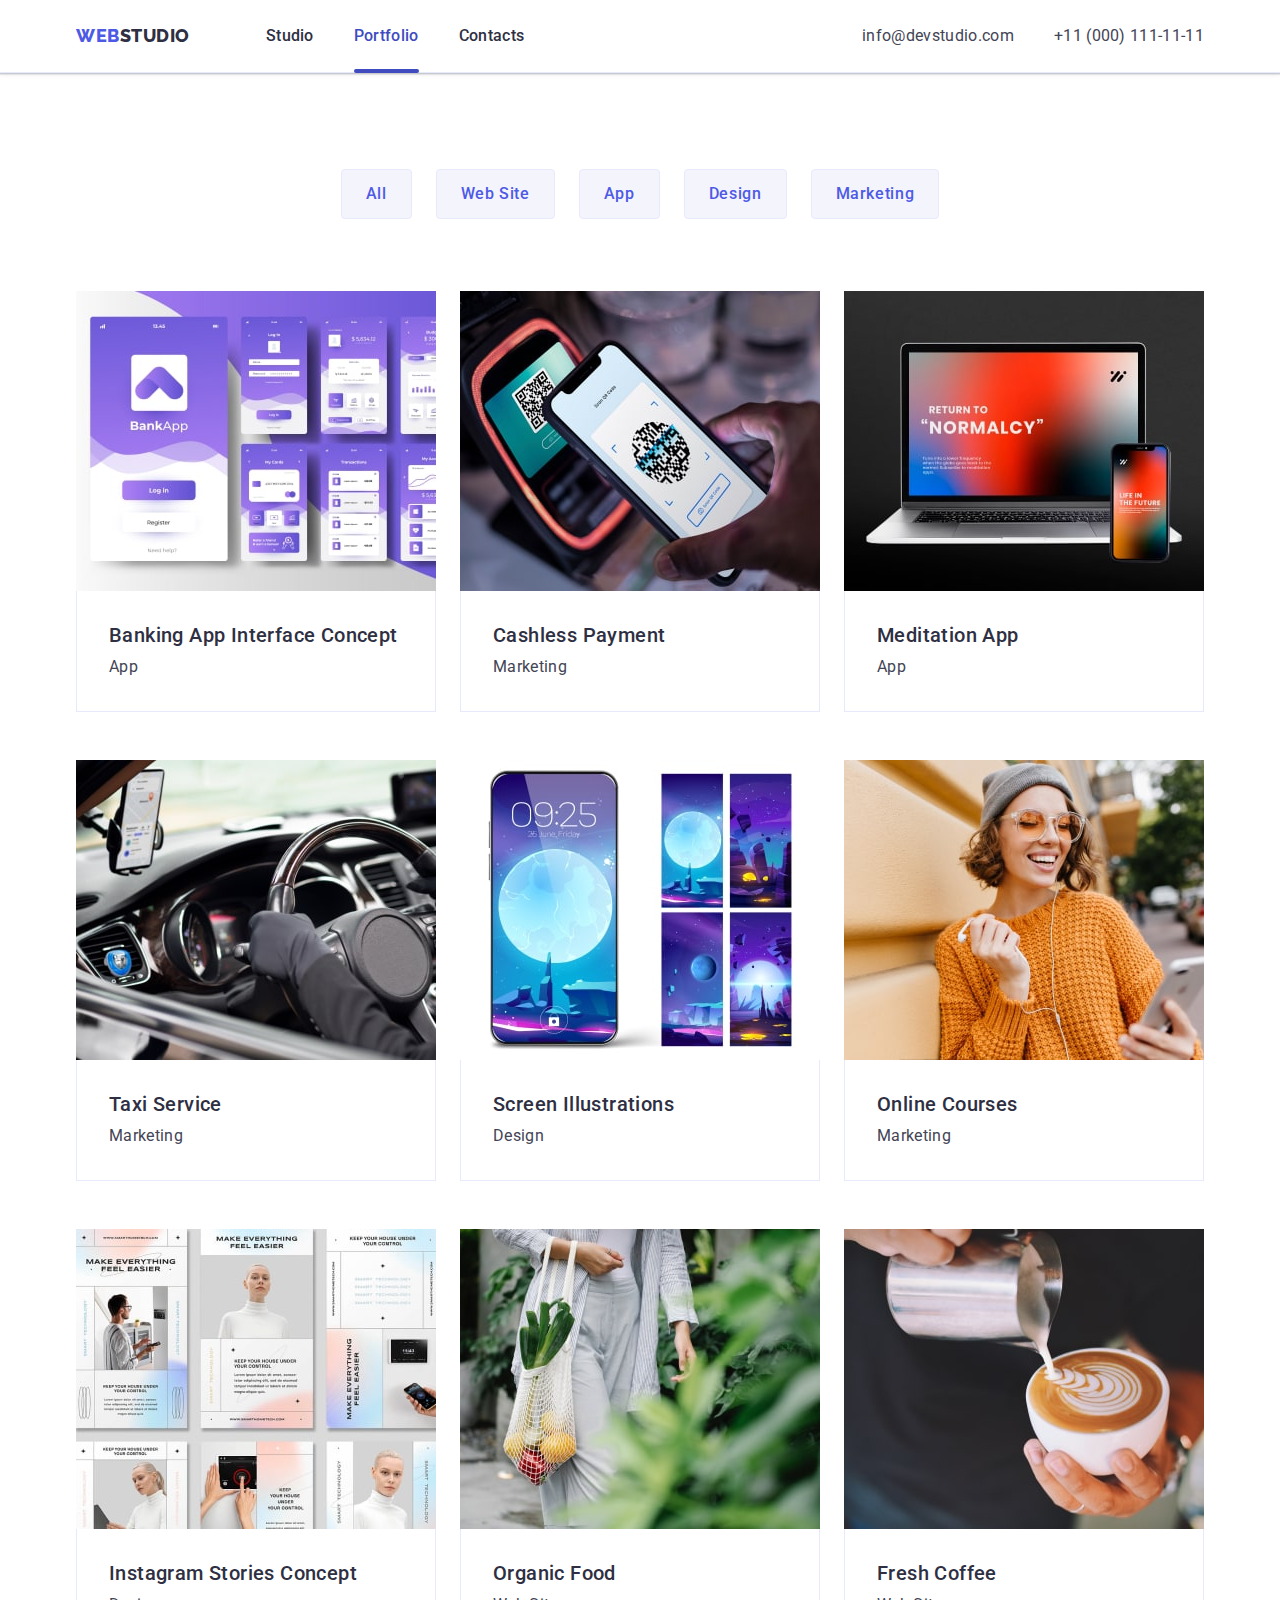
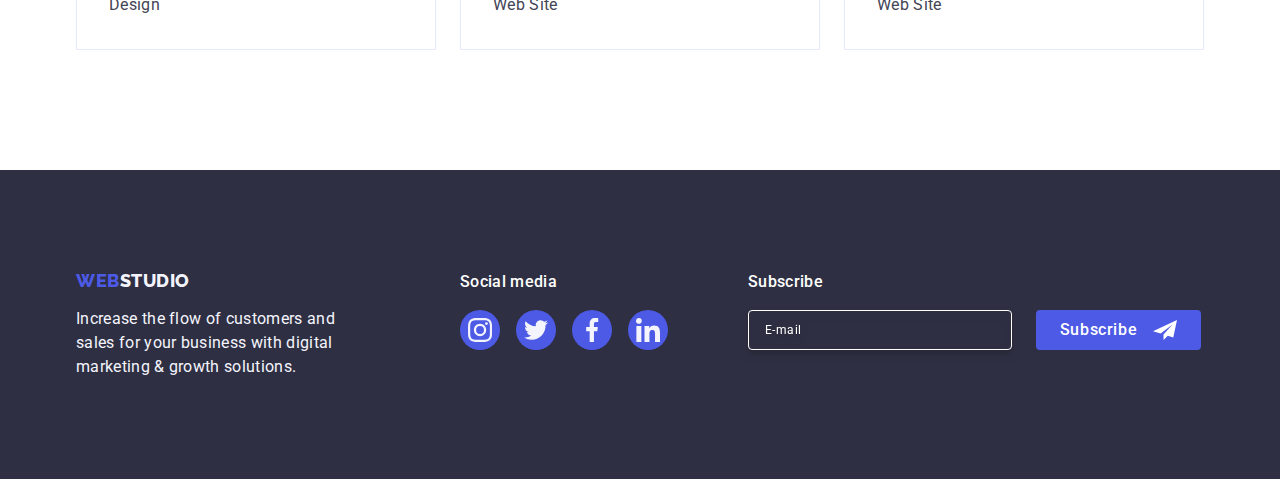
==== portfolio.html @ e65355c0 "Initial commit" ====
<!DOCTYPE html>
<html lang="en">
  <head>
    <meta charset="UTF-8" />
    <meta http-equiv="X-UA-Compatible" content="IE=edge" />
    <meta name="viewport" content="width=device-width, initial-scale=1.0" />
    <title>Document</title>
    <link rel="preconnect" href="https://fonts.googleapis.com" />
    <link rel="preconnect" href="https://fonts.gstatic.com" crossorigin />
    <link
      href="https://fonts.googleapis.com/css2?family=Raleway:wght@800&family=Roboto:wght@400;500;700;900&display=swap"
      rel="stylesheet" />

    <link
      rel="stylesheet"
      href="https://cdn.jsdelivr.net/npm/modern-normalize@2.0.0/modern-normalize.min.css" />

    <link rel="stylesheet" href="./css/styles.css" />
  </head>

  <body>
    <header class="header">
      <div class="header-container container">
        <nav class="header-nav">
          <a class="header-logo logo link" href="./index.html"
            >Web<span class="header-logo-span">Studio</span></a
          >
          <ul class="header-menu list">
            <li class="header-menu-item">
              <a class="header-menu-link link" href="./index.html">Studio</a>
            </li>
            <li class="header-menu-item">
              <a class="header-menu-link link current" href="./portfolio.html"
                >Portfolio</a
              >
            </li>
            <li class="header-menu-item">
              <a class="header-menu-link link" href="">Contacts</a>
            </li>
          </ul>
        </nav>
        <address class="contact">
          <ul class="contact-list list">
            <li>
              <a class="contact-link link" href="mailto:info@devstudio.com"
                >info@devstudio.com</a
              >
            </li>
            <li>
              <a class="contact-link link" href="tel:+110001111111"
                >+11 (000) 111-11-11</a
              >
            </li>
          </ul>
        </address>
      </div>
    </header>
    <main>
      <section class="prtf-section section">
        <div class="prtf-container container">
          <h1 class="visually-hidden">Our works</h1>

          <ul class="prtf-filter list">
            <li><button class="prtf-btn" type="button">All</button></li>
            <li><button class="prtf-btn" type="button">Web Site</button></li>
            <li><button class="prtf-btn" type="button">App</button></li>
            <li><button class="prtf-btn" type="button">Design</button></li>
            <li><button class="prtf-btn" type="button">Marketing</button></li>
          </ul>

          <ul class="prtf-cards list">
            <li class="prtf-cards-item">
              <a class="link prtf-card-link" href="">
                <div class="prtf-box-img">
                  <img
                    src="./images/Portfolio/01.jpg"
                    alt="mobile app pages"
                    width="360"
                    height="300" />

                  <p class="overlay-text">
                    14 Stylish and User-Friendly App Design Concepts · Task
                    Manager App · Calorie Tracker App · Exotic Fruit Ecommerce
                    App · Cloud Storage App
                  </p>
                </div>
                <div class="prtf-box-text">
                  <h2 class="prtf-subtitle">Banking App Interface Concept</h2>
                  <p class="prtf-cards-text text">App</p>
                </div>
              </a>
            </li>
            <li class="prtf-cards-item">
              <a class="link prtf-card-link" href="">
                <div class="prtf-box-img">
                  <img
                    src="./images/Portfolio/02.jpg"
                    alt="smart phone reads qvarcode"
                    width="360"
                    height="300" />

                  <p class="overlay-text">
                    14 Stylish and User-Friendly App Design Concepts · Task
                    Manager App · Calorie Tracker App · Exotic Fruit Ecommerce
                    App · Cloud Storage App
                  </p>
                </div>
                <div class="prtf-box-text">
                  <h2 class="prtf-subtitle">Cashless Payment</h2>
                  <p class="prtf-cards-text text">Marketing</p>
                </div>
              </a>
            </li>
            <li class="prtf-cards-item">
              <a class="link prtf-card-link" href="">
                <div class="prtf-box-img">
                  <img
                    src="./images/Portfolio/03.jpg"
                    alt="smartphone screen and laptop screen"
                    width="360"
                    height="300" />

                  <p class="overlay-text">
                    14 Stylish and User-Friendly App Design Concepts · Task
                    Manager App · Calorie Tracker App · Exotic Fruit Ecommerce
                    App · Cloud Storage App
                  </p>
                </div>
                <div class="prtf-box-text">
                  <h2 class="prtf-subtitle">Meditation App</h2>
                  <p class="prtf-cards-text text">App</p>
                </div>
              </a>
            </li>
            <li class="prtf-cards-item">
              <a class="link prtf-card-link" href="">
                <div class="prtf-box-img">
                  <img
                    src="./images/Portfolio/04.jpg"
                    alt="mobile navigator inside the car"
                    width="360"
                    height="300" />

                  <p class="overlay-text">
                    14 Stylish and User-Friendly App Design Concepts · Task
                    Manager App · Calorie Tracker App · Exotic Fruit Ecommerce
                    App · Cloud Storage App
                  </p>
                </div>
                <div class="prtf-box-text">
                  <h2 class="prtf-subtitle">Taxi Service</h2>
                  <p class="prtf-cards-text text">Marketing</p>
                </div>
              </a>
            </li>
            <li class="prtf-cards-item">
              <a class="link prtf-card-link" href="">
                <div class="prtf-box-img">
                  <img
                    src="./images/Portfolio/05.jpg"
                    alt="smartphone backgrounds"
                    width="360"
                    height="300" />

                  <p class="overlay-text">
                    14 Stylish and User-Friendly App Design Concepts · Task
                    Manager App · Calorie Tracker App · Exotic Fruit Ecommerce
                    App · Cloud Storage App
                  </p>
                </div>
                <div class="prtf-box-text">
                  <h2 class="prtf-subtitle">Screen Illustrations</h2>
                  <p class="prtf-cards-text text">Design</p>
                </div>
              </a>
            </li>
            <li class="prtf-cards-item">
              <a class="link prtf-card-link" href="">
                <div class="prtf-box-img">
                  <img
                    src="./images/Portfolio/06.jpg"
                    alt="girl with headphones holding a smartphone"
                    width="360"
                    height="300" />

                  <p class="overlay-text">
                    14 Stylish and User-Friendly App Design Concepts · Task
                    Manager App · Calorie Tracker App · Exotic Fruit Ecommerce
                    App · Cloud Storage App
                  </p>
                </div>
                <div class="prtf-box-text">
                  <h2 class="prtf-subtitle">Online Courses</h2>
                  <p class="prtf-cards-text text">Marketing</p>
                </div>
              </a>
            </li>
            <li class="prtf-cards-item">
              <a class="link prtf-card-link" href="">
                <div class="prtf-box-img">
                  <img
                    src="./images/Portfolio/07.jpg"
                    alt="page layouts for website"
                    width="360"
                    height="300" />

                  <p class="overlay-text">
                    14 Stylish and User-Friendly App Design Concepts · Task
                    Manager App · Calorie Tracker App · Exotic Fruit Ecommerce
                    App · Cloud Storage App
                  </p>
                </div>
                <div class="prtf-box-text">
                  <h2 class="prtf-subtitle">Instagram Stories Concept</h2>
                  <p class="prtf-cards-text text">Design</p>
                </div>
              </a>
            </li>
            <li class="prtf-cards-item">
              <a class="link prtf-card-link" href="">
                <div class="prtf-box-img">
                  <img
                    src="./images/Portfolio/08.jpg"
                    alt="girl with a bag, vegetables inside the bag"
                    width="360"
                    height="300" />

                  <p class="overlay-text">
                    14 Stylish and User-Friendly App Design Concepts · Task
                    Manager App · Calorie Tracker App · Exotic Fruit Ecommerce
                    App · Cloud Storage App
                  </p>
                </div>
                <div class="prtf-box-text">
                  <h2 class="prtf-subtitle">Organic Food</h2>
                  <p class="prtf-cards-text text">Web Site</p>
                </div>
              </a>
            </li>
            <li class="prtf-cards-item">
              <a class="link prtf-card-link" href="">
                <div class="prtf-box-img">
                  <img
                    src="./images/Portfolio/09.jpg"
                    alt="man pouring cream into coffee"
                    width="360"
                    height="300" />

                  <p class="overlay-text">
                    14 Stylish and User-Friendly App Design Concepts · Task
                    Manager App · Calorie Tracker App · Exotic Fruit Ecommerce
                    App · Cloud Storage App
                  </p>
                </div>
                <div class="prtf-box-text">
                  <h2 class="prtf-subtitle">Fresh Coffee</h2>
                  <p class="prtf-cards-text text">Web Site</p>
                </div>
              </a>
            </li>
          </ul>
        </div>
      </section>
    </main>
    <!-- -------------FOOTER------------- -->
    <footer class="footer">
      <div class="footer-container container">
        <!-- -footer-box-logo- -->
        <div class="footer-box-logo">
          <a class="footer-logo logo link" href="./index.html"
            >Web<span class="footer-logo-span">Studio</span></a
          >
          <p class="footer-text text">
            Increase the flow of customers and sales for your business with
            digital marketing & growth solutions.
          </p>
        </div>
        <!-- -footer-box-soc- -->
        <div class="footer-box-soc">
          <p class="footer-subtitle">Social media</p>
          <ul class="footer-soc-list list">
            <li class="team-soc-item soc-item">
              <a class="footer-soc-link link" href="">
                <svg class="soc-icon team-soc-icon" width="24" height="24">
                  <use href="./images/icons.svg#icon-soc-instagram"></use>
                </svg>
              </a>
            </li>
            <li class="team-soc-item soc-item">
              <a class="footer-soc-link f-soc-link link" href="">
                <svg class="soc-icon team-soc-icon" width="24" height="24">
                  <use href="./images/icons.svg#icon-soc-twitter"></use>
                </svg>
              </a>
            </li>
            <li class="team-soc-item soc-item">
              <a class="footer-soc-link f-soc-link link" href="">
                <svg class="soc-icon team-soc-icon" width="24" height="24">
                  <use href="./images/icons.svg#icon-soc-facebook"></use>
                </svg>
              </a>
            </li>
            <li class="team-soc-item soc-item">
              <a class="footer-soc-link f-soc-link link" href="">
                <svg class="soc-icon team-soc-icon" width="24" height="24">
                  <use href="./images/icons.svg#icon-soc-linkedin"></use>
                </svg>
              </a>
            </li>
          </ul>
        </div>
        <!-- -footer-box-subscribe- -->
        <div class="footer-box-subscribe">
          <p class="footer-subtitle">Subscribe</p>
          <form class="footer-sbscr-form">
            <label class="footer-form-label" aria-label="footer-email">
              <input
                type="email"
                name="footer-email"
                id="footer-email"
                class="footer-form-input"
                placeholder="E-mail" />
            </label>
            <button type="submit" class="f-form-btn">
              Subscribe
              <svg class="send-icon" width="24" height="24">
                <use href="./images/icons.svg#icon-send"></use>
              </svg>
            </button>
          </form>
        </div>
      </div>
    </footer>
  </body>
</html>
---- css/styles.css ----
:root {
  --color-primary-brand: #4d5ae5;
  --color-pressed-state: #404bbf;
  --color-dark-navy-blue: #2e2f42;
  --color-green: #31d0aa;
  --color-slate: #434455;
  --color-light-slate: #8e8f99;
  --color-cornflower: #e7e9fc;
  --color-light-cloud: #f4f4fd;
  --color-modal-overlay: rgba(46, 47, 66, 0.4);
  --color-hero-background: rgba(46, 47, 66, 0.7);
  --color-white: #ffffff;
  --color-modal-background: #fcfcfc;
  --color-page-backgraund: #e5e5e5;
  --transition-effect: 250ms cubic-bezier(0.4, 0, 0.2, 1);
}

body {
  font-family: "Roboto", sans-serif;
  color: var(--color-slate);
  background-color: var(--color-white);
}

p,
h1,
h2,
h3,
h4,
h5,
h6 {
  margin: 0;
}

ul {
  list-style-type: none;
  margin-top: 0;
  margin-bottom: 0;
  padding-left: 0;
}

a {
  text-decoration: none;
}

.link {
  text-decoration: none;
}

.list {
  list-style-type: none;
}

img {
  display: block;
  max-width: 100%;
  height: auto;
}

.subtitle,
.prtf-subtitle {
  font-weight: 500;
  font-size: 20px;
  line-height: 1.2;
  letter-spacing: 0.02em;
  color: var(--color-dark-navy-blue);
}

.text {
  font-size: 16px;
  line-height: 1.5;
  letter-spacing: 0.02em;
  color: var(--color-slate);
}

button {
  font-family: inherit;
  font-size: 16px;
  font-weight: 500;
  line-height: 1.5;
  letter-spacing: 0.04em;
  cursor: pointer;
}

.btn-prima {
  display: block;

  border-radius: 4px;
  border: none;

  margin-right: auto;
  margin-left: auto;

  color: var(--color-white);
  background-color: var(--color-primary-brand);
}

/* p,
h1,
h2,
h3,
h4,
ul,
div,
section,
header,
footer {
  outline: 1px dotted #ea160b;
} */

.section {
  padding-bottom: 120px;
}

.container {
  width: 100%;
  max-width: 1158px;
  padding: 0 15px;
  margin: 0 auto;
}

.visually-hidden {
  position: absolute;
  width: 1px;
  height: 1px;
  margin: -1px;
  border: 0;
  padding: 0;
  white-space: nowrap;
  clip-path: inset(100%);
  clip: rect(0 0 0 0);
  overflow: hidden;
}

/** ----------------HEADER---------------*/

.header {
  border-bottom: 1px solid var(--color-cornflower);
  box-shadow: 0px 2px 1px rgba(46, 47, 66, 0.08),
    0px 1px 1px rgba(46, 47, 66, 0.16), 0px 1px 6px rgba(46, 47, 66, 0.08);
}

.header-container {
  display: flex;
  justify-content: space-between;
  align-items: center;
}

.header-nav {
  display: flex;
  justify-content: space-between;
  align-items: center;
}

.logo {
  font-family: "Raleway", sans-serif;
  font-weight: 800;
  font-size: 18px;
  line-height: 1.17;
  letter-spacing: 0.03em;
  color: var(--color-primary-brand);
  text-transform: uppercase;
}

.header-logo {
  margin-right: 76px;
}

.header-logo-span {
  color: var(--color-dark-navy-blue);
}

.header-menu {
  display: flex;
  gap: 40px;
}

.header-menu-item {
}
.header-menu-link {
  display: block;
  padding: 24px 0;
  font-weight: 500;
  font-size: 16px;
  line-height: 1.5;
  letter-spacing: 0.02em;
  color: var(--color-dark-navy-blue);
  transition: color var(--transition-effect);
}

.header-menu-link:hover,
.header-menu-link:focus {
  color: var(--color-pressed-state);
}

.current {
  position: relative;
  color: var(--color-pressed-state);
}

.current::after {
  content: "";
  position: absolute;
  left: 0px;
  bottom: -1px;
  width: 100%;
  height: 4px;

  border-radius: 2px;

  background: #404bbf;
}

.contact {
  font-style: normal;
}
.contact-list {
  display: flex;
  gap: 40px;
}
.contact-link {
  font-weight: 400;
  font-size: 16px;
  line-height: 1.5;
  letter-spacing: 0.02em;
  color: var(--color-slate);
  transition: color var(--transition-effect);
}

.contact-link:hover,
.contact-link:focus {
  color: var(--color-pressed-state);
}

/** ----------------HERO---------------*/

.hero {
  background-color: var(--color-dark-navy-blue);
  padding-bottom: 188px;
  padding-top: 188px;
  background-image: linear-gradient(
      to bottom,
      rgba(46, 47, 66, 0.7),
      rgba(46, 47, 66, 0.7)
    ),
    url(../images/hero-image.jpg);
  max-width: 1440px;
  background-repeat: no-repeat;
  background-position: center;
  background-size: cover;
  margin: auto;
}

.hero-container {
}

.hero-title {
  max-width: 496px;
  font-weight: 700;
  font-size: 56px;
  line-height: 1.07;
  text-align: center;
  letter-spacing: 0.02em;
  color: var(--color-white);
  margin-right: auto;
  margin-left: auto;
  margin-bottom: 48px;
}

.hero-btn {
  min-width: 169px;
  padding: 16px 32px;

  transition: background-color var(--transition-effect);
}

.hero-btn:hover,
.hero-btn:focus {
  background-color: var(--color-pressed-state);
}

.section-title {
  font-weight: 700;
  font-size: 36px;
  line-height: 1.11;
  text-align: center;
  letter-spacing: 0.02em;
  text-transform: capitalize;
  color: var(--color-dark-navy-blue);
  margin-bottom: 72px;
}

/** ----------------ADVANTAGES эдвАнтеджес---------------*/

.adv {
  padding-top: 120px;
}

.adv-container {
}

.adv-title {
}

.adv-list {
  display: flex;
  gap: 24px;
}

.adv-item {
  flex-basis: calc((100% - 72px) / 4);
}

.adv-box-icon {
  display: flex;
  justify-content: center;
  align-items: center;
  height: 112px;
  margin-bottom: 8px;
  border-radius: 4px;
  background: #f4f4fd;
}

.adv-subtitle {
  margin-bottom: 8px;
}
.adv-text {
}

/** ----------------PRODUCTS прОдактс---------------*/

.products {
}
.products-title {
}
.products-list {
  display: flex;
  gap: 24px;
}
.products-item {
  flex-basis: calc((100% - 24px * 2) / 3);
}

/** --------------OUR-TEAM---------------*/

.team {
  background-color: var(--color-light-cloud);
  padding-top: 120px;
}
.team-title {
  margin-bottom: 72px;
}
.team-list {
  display: flex;
  gap: 24px;
}
.team-item {
  background-color: var(--color-white);
  border-radius: 0px 0px 4px 4px;
  width: calc((100% - 72px) / 4);
  box-shadow: 0px 1px 6px rgba(46, 47, 66, 0.08),
    0px 1px 1px rgba(46, 47, 66, 0.16), 0px 2px 1px rgba(46, 47, 66, 0.08);
}

.team-box-text {
  padding: 32px 0;
}

.team-subtitle {
  text-align: center;
  margin-bottom: 8px;
}
.team-text {
  text-align: center;
  margin: 8px;
}

.team-soc-list {
  display: flex;
  justify-content: center;
  gap: 24px;
  align-items: center;
}

.team-soc-item {
}
.soc-item {
}

.team-soc-link {
  display: flex;
  width: 40px;
  height: 40px;
  justify-content: center;
  align-items: center;
  border-radius: 50%;
  background-color: var(--color-primary-brand);
  transition: background-color var(--transition-effect);
}

.team-soc-link:hover,
.team-soc-link:focus {
  background-color: var(--color-pressed-state);
}

.soc-icon {
  fill: var(--color-light-cloud);
}
.team-soc-icon {
}

/** --------------CUSTOMERS--------------*/

.customers {
  padding: 120px 0;
}
.customers-container {
}

.customers-list {
  display: flex;
  gap: 24px;
}

.customers-item {
  height: 88px;
  flex-basis: calc((100% - 24px * 5) / 6);
}

.cust-link {
  display: flex;
  align-items: center;
  justify-content: center;
  width: 100%;
  height: 100%;
  border-radius: 4px;
  border: 1px solid #8e8f99;
  color: #8e8f99;
  transition: color var(--transition-effect),
    border-color var(--transition-effect);
}

.cust-link:hover,
.cust-link:focus {
  color: var(--color-pressed-state);
  border-color: var(--color-pressed-state);
}

.cust-icon {
  fill: currentColor;
}

/** ----------------FOOTER---------------*/

.footer {
  background-color: var(--color-dark-navy-blue);
  padding-top: 100px;
  padding-bottom: 100px;
}

.footer-container {
  display: flex;

  align-items: baseline;
}

.footer-box-logo {
  margin-right: 120px;
}

.footer-logo {
  display: inline-block;
  margin-bottom: 16px;
}

.footer-logo-span {
  color: var(--color-light-cloud);
}

.footer-text {
  width: 264px;
  color: var(--color-light-cloud);
}

/* -footer-box-soc- */
.footer-box-soc {
  margin-right: 80px;
}

.footer-subtitle {
  margin-bottom: 16px;
  font-weight: 500;
  font-size: 16px;
  line-height: 1.5;
  letter-spacing: 0.02em;
  color: #ffffff;
}

.footer-soc-list {
  display: flex;
  gap: 16px;
  align-items: center;
}

.footer-soc-link {
  display: flex;
  width: 40px;
  height: 40px;
  justify-content: center;
  align-items: center;
  border-radius: 50%;
  background-color: var(--color-primary-brand);
  transition: background-color var(--transition-effect);
}

.footer-soc-link:hover,
.footer-soc-link:focus {
  background-color: var(--color-green);
}

/* -footer-box-subscribe- */
.footer-box-subscribe {
}

.footer-subtitle {
}

.footer-sbscr-form {
  display: flex;
  gap: 24px;
}
.footer-form-label {
}

.footer-form-input {
  display: inline-block;
  width: 264px;
  height: 40px;

  padding-left: 16px;

  font-size: 12px;
  line-height: 1.5;
  letter-spacing: 0.04em;
  color: var(--color-white);
  border-radius: 4px;
  border: 1px solid var(--white, #fff);
  filter: drop-shadow(0px 4px 4px rgba(0, 0, 0, 0.15));
  box-shadow: 0px 4px 4px 0px rgba(0, 0, 0, 0.15);
  background-color: transparent;
}

.footer-form-input::placeholder {
  font-size: 12px;
  font-family: inherit;
  line-height: 24px;
  letter-spacing: 0.48px;
  color: var(--color-white);
}

.f-form-btn {
  display: flex;
  justify-content: center;
  align-items: center;
  min-width: 165px;
  height: 40px;
  border-radius: 4px;
  border: none;

  color: var(--color-white);
  background-color: var(--color-primary-brand);
}

.send-icon {
  fill: var(--color-white);
  margin-left: 16px;
}

/** ----------PORTFOLIO.html---------------*/

.prtf-section {
  padding-top: 96px;
  padding-bottom: 120px;
}

.prtf-container {
}

/* --portfolio-menu-filter-- */

.prtf-filter {
  display: flex;
  gap: 24px;
  justify-content: center;
  margin-bottom: 72px;
}

.prtf-btn {
  color: var(--color-primary-brand);
  background-color: var(--color-light-cloud);

  border: 1px solid #e7e9fc;
  border-radius: 4px;

  padding: 12px 24px;
  transition: color var(--transition-effect),
    background-color var(--transition-effect),
    border-color var(--transition-effect), box-shadow var(--transition-effect);
}

.prtf-btn:hover,
.prtf-btn:focus {
  color: var(--color-white);
  background-color: var(--color-pressed-state);
  border-color: transparent;
  box-shadow: 0px 3px 1px rgba(0, 0, 0, 0.1), 0px 2px 1px rgba(0, 0, 0, 0.08),
    0px 2px 2px rgba(0, 0, 0, 0.12);
}

/* -portfolio-cards- */

.prtf-cards {
  display: flex;
  flex-wrap: wrap;
  row-gap: 48px;
  column-gap: 24px;
}

.prtf-cards-item {
  flex-basis: calc((100% - 2 * 24px) / 3);
}

.prtf-box-text {
  padding: 32px 16px;
  border: 1px solid #e7e9fc;
  border-top: none;
}

.prtf-card-link {
  display: block;
  transition: box-shadow var(--transition-effect);
}

.prtf-box-img {
  position: relative;
  overflow: hidden;
}

/* -portfolio-overlay- */

.prtf-card-link {
  transition: box-shadow var(--transition-effect);
}

.overlay-text {
  position: absolute;
  top: 0;
  left: 0;
  width: 100%;
  height: 100%;
  padding: 40px 32px;
  font-weight: 400;
  font-size: 16px;
  line-height: 1.5;
  letter-spacing: 0.02em;
  color: var(--color-light-cloud);
  background-color: var(--color-primary-brand);
  transform: translateY(100%);
  transition: transform var(--transition-effect);
}

.prtf-card-link:hover .overlay-text,
.prtf-card-link:focus .overlay-text {
  transform: translateY(0%);
}

.prtf-card-link:hover,
.prtf-card-link:focus {
  box-shadow: 0px 1px 6px rgba(46, 47, 66, 0.08),
    0px 1px 1px rgba(46, 47, 66, 0.16), 0px 2px 1px rgba(46, 47, 66, 0.08);
}

.prtf-subtitle {
  margin-bottom: 8px;
  padding-left: 16px;
}

.prtf-cards-text {
  padding-left: 16px;
}

/* ------------------MODAL--------------- */

.backdrop {
  position: fixed;
  top: 0;
  z-index: 999;
  width: 100%;
  height: 100%;
  background-color: rgba(46, 47, 66, 0.4);
  transition: opacity var(--transition-effect),
    visibility var(--transition-effect);
}

.modal-box {
  position: absolute;
  top: 50%;
  left: 50%;
  padding: 72px 24px 24px;

  transform: translate(-50%, -50%) scale(1);
  transition: transform var(--transition-effect);
  width: 408px;
  min-height: 584px;
  background-color: var(--color-modal-background);
  box-shadow: 0px 1px 1px rgba(0, 0, 0, 0.14), 0px 1px 3px rgba(0, 0, 0, 0.12),
    0px 2px 1px rgba(0, 0, 0, 0.2);
  border-radius: 4px;
}

.backdrop.is-hidden .modal {
  transform: translate(-50%, -50%) scale(0);
}

/* --modal btn close-- */

.modal-btn {
  display: flex;
  justify-content: center;
  align-items: center;
  position: absolute;
  top: 24px;
  right: 24px;
  width: 24px;
  height: 24px;
  padding: 0;
  border-radius: 50%;
  background: #e7e9fc;
  border: 1px solid rgba(0, 0, 0, 0.1);
  transition: background-color var(--transition-effect),
    border var(--transition-effect);
}

.modal-btn:hover,
.modal-btn:focus {
  background-color: var(--color-pressed-state);
  border: none;
}

.modal-close-icon {
  transition: fill var(--transition-effect);
}

.modal-btn:hover .modal-close-icon,
.modal-btn:focus .modal-close-icon {
  fill: var(--color-white);
}

.is-hidden {
  visibility: hidden;
  opacity: 0;
  pointer-events: none;
}

.modal-title {
  margin-bottom: 16px;
  font-weight: 500;
  font-size: 16px;
  line-height: 1.5;
  text-align: center;
  letter-spacing: 0.02em;
  color: #2e2f42;
}

/* --modal-form-- */
.modal-form {
}

.modal-field {
  margin-bottom: 8px;
}

.modal-label {
  display: block;
  margin-bottom: 4px;
  font-family: inherit;
  font-size: 12px;
  line-height: 1.17;
  letter-spacing: 0.04em;
  color: var(--color-light-slate);
}

.input-wrap {
  position: relative;
}

.modal-input {
  display: block;
  width: 100%;
  height: 40px;
  padding-left: 38px;
  padding-right: 16px;
  border: 1px solid rgba(46, 47, 66, 0.4);
  border-radius: 4px;
  background-color: transparent;
  outline: transparent;
  transition: border-color var(--transition-effect);
}

.modal-input:hover,
.modal-input:focus {
  border-color: var(--color-primary-brand);
}

.modal-input:hover + .modal-icon,
.modal-input:focus + .modal-icon {
  fill: var(--color-primary-brand);
}

.textarea {
  width: 100%;
  padding: 8px 16px;
  height: 120px;
  resize: none;
  font-size: 12px;
  line-height: 1.17;
  letter-spacing: 0.04em;
  color: rgba(46, 47, 66, 0.4);
}

.textarea::placeholder {
  font-family: "Roboto";
  font-style: normal;
  font-weight: 400;
  font-size: 12px;
  line-height: 1.17;
  letter-spacing: 0.04em;
  color: rgba(46, 47, 66, 0.4);
}

.textarea-field {
  margin-bottom: 16px;
}

.modal-icon {
  position: absolute;
  left: 16px;
  top: 50%;
  transform: translatey(-50%);
  transition: fill var(--transition-effect);
}

/* -- checkbox-- */
.checkbox-field {
  margin-bottom: 24px;
}

.check-label {
  margin-bottom: 4px;

  font-family: inherit;
  font-size: 12px;
  line-height: 1.17;
  letter-spacing: 0.04em;
  color: var(--color-light-slate);
  outline: 1px dashed red;
}

.check-label .check-link {
  color: var(--color-primary-brand);
  text-decoration: underline;
}

.check-input {
  margin-right: 8px;

  font-family: inherit;
  font-size: 12px;
  line-height: 1.17;
  letter-spacing: 0.03em;
  color: #8e8f99;
}

.check-span {
  display: inline-flex;
  justify-content: center;
  align-items: center;

  margin-right: 8px;
  width: 16px;
  height: 16px;
  border-radius: 2px;
  fill: transparent;
  border: 1px solid rgba(46, 47, 66, 0.4);
  transition: background-color var(--transition-effect),
    border var(--transition-effect), fill var(--transition-effect);
}

.check-input:checked + .check-label .check-span {
  background-color: var(--color-pressed-state);
  border: none;
  fill: var(--color-light-cloud);
}

.check-icon {
}

.check-link {
  margin-left: 8px;
}

/* -- button modal Send -- */

.btn-send {
  min-width: 169px;
  width: 169px;
  height: 56px;
  transition: background-color 250ms cubic-bezier(0.4, 0, 0.2, 1);
}

.btn-send:hover,
.btn-send:focus {
  background-color: var(--color-pressed-state);
}
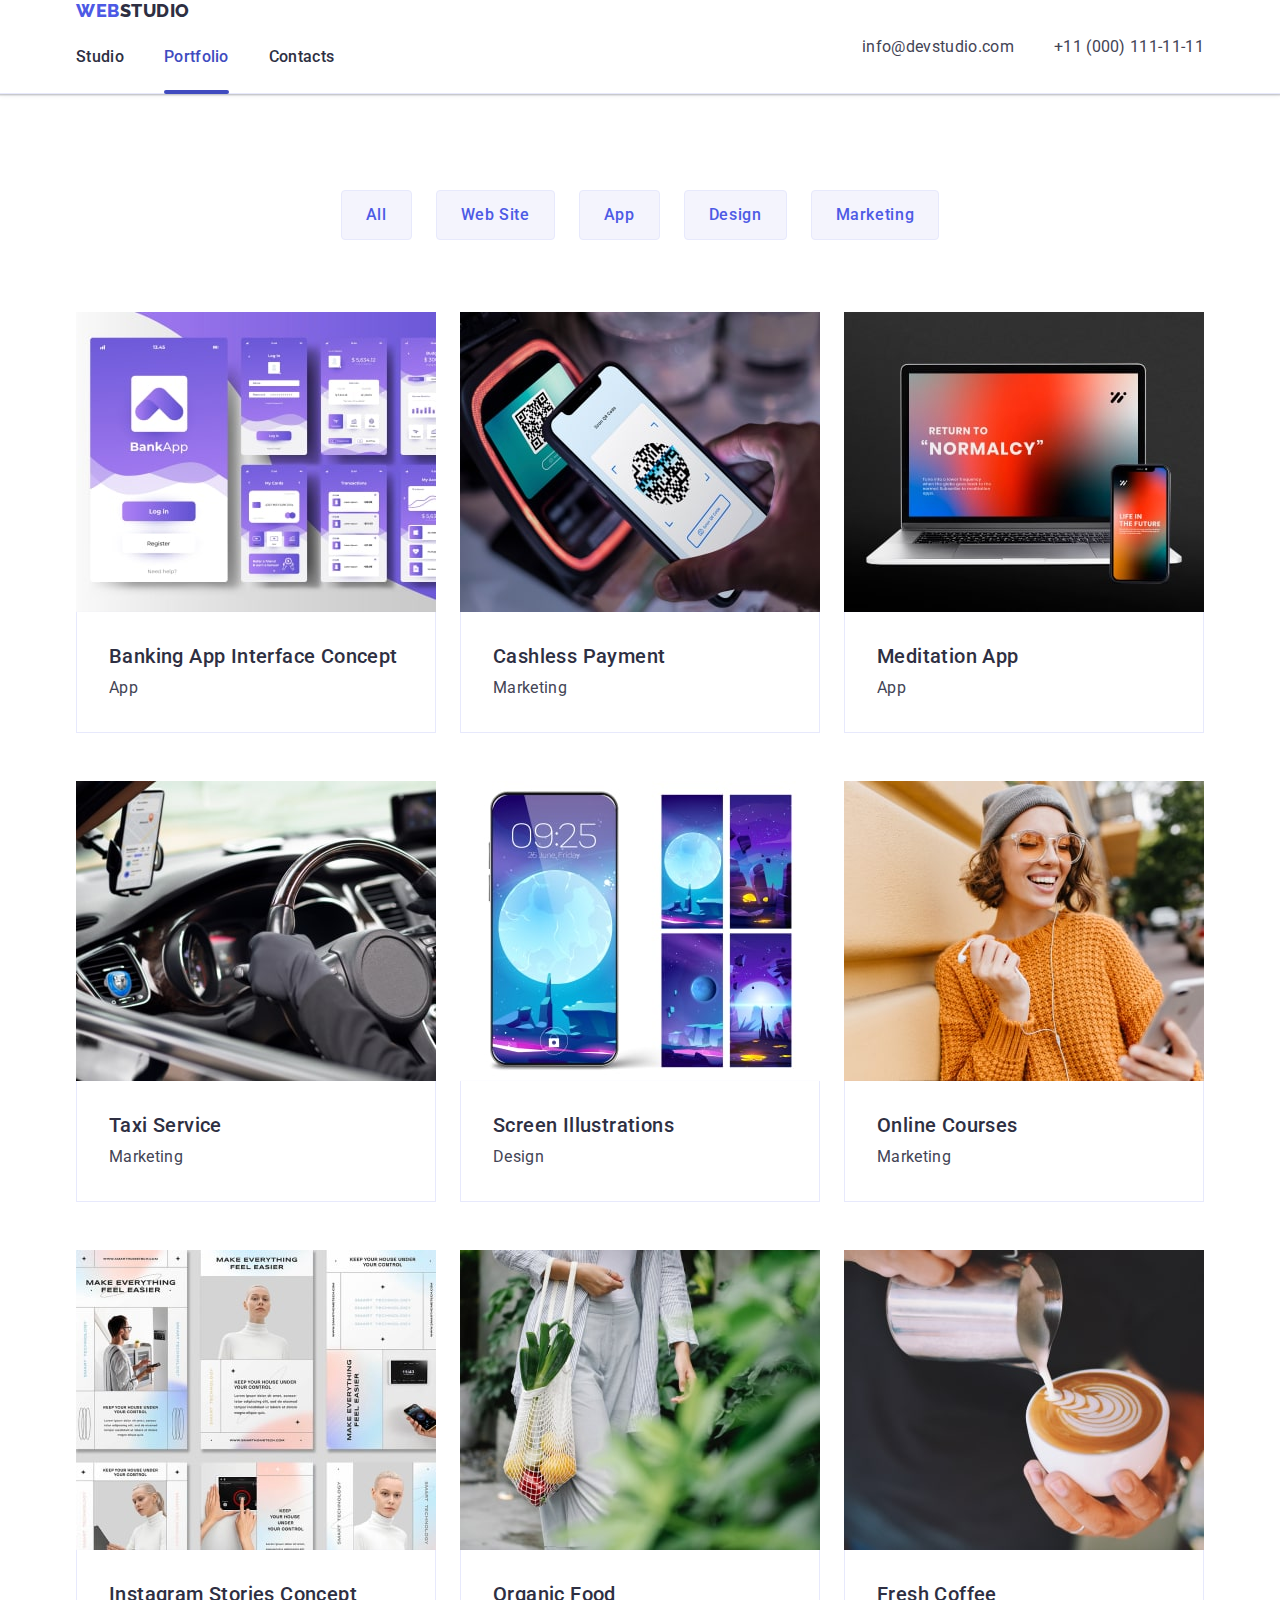
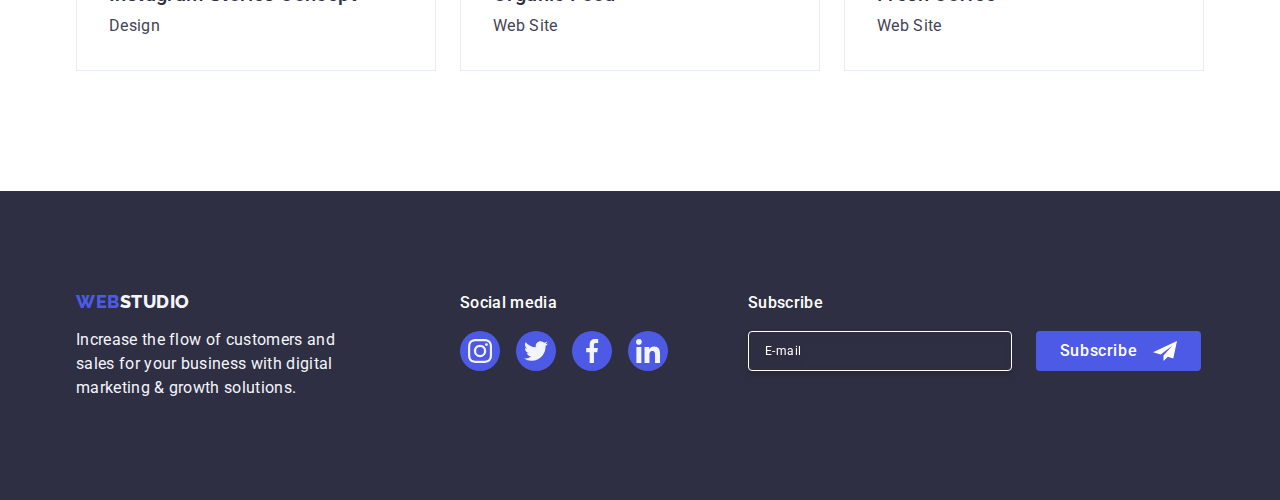
==== commit 4098c9b5: "Створила доп. файли css" ====
--- a/portfolio.html
+++ b/portfolio.html
@@ -15,6 +15,12 @@
       rel="stylesheet"
       href="https://cdn.jsdelivr.net/npm/modern-normalize@2.0.0/modern-normalize.min.css" />
 
+    <link rel="stylesheet" href="./css/reset.css" />
+    <link rel="stylesheet" href="./css/vars.css" />
+    <link rel="stylesheet" href="./css/components.css" />
+    <link rel="stylesheet" href="./css/mobile.css" />
+    <link rel="stylesheet" href="./css/tablet.css" />
+    <link rel="stylesheet" href="./css/desktop.css" />
     <link rel="stylesheet" href="./css/styles.css" />
   </head>
 
--- a/css/vars.css
+++ b/css/vars.css
@@ -0,0 +1,16 @@
+:root {
+  --color-primary-brand: #4d5ae5;
+  --color-pressed-state: #404bbf;
+  --color-dark-navy-blue: #2e2f42;
+  --color-green: #31d0aa;
+  --color-slate: #434455;
+  --color-light-slate: #8e8f99;
+  --color-cornflower: #e7e9fc;
+  --color-light-cloud: #f4f4fd;
+  --color-modal-overlay: rgba(46, 47, 66, 0.4);
+  --color-hero-background: rgba(46, 47, 66, 0.7);
+  --color-white: #ffffff;
+  --color-modal-background: #fcfcfc;
+  --color-page-backgraund: #e5e5e5;
+  --transition-effect: 250ms cubic-bezier(0.4, 0, 0.2, 1);
+}
--- a/css/components.css
+++ b/css/components.css
@@ -0,0 +1,67 @@
+body {
+  font-family: "Roboto", sans-serif;
+  color: var(--color-slate);
+  background-color: var(--color-white);
+}
+
+.section {
+  padding-bottom: 120px;
+}
+
+.container {
+  width: 100%;
+  max-width: 1158px;
+  padding: 0 15px;
+  margin: 0 auto;
+}
+
+.visually-hidden {
+  position: absolute;
+  width: 1px;
+  height: 1px;
+  margin: -1px;
+  border: 0;
+  padding: 0;
+  white-space: nowrap;
+  clip-path: inset(100%);
+  clip: rect(0 0 0 0);
+  overflow: hidden;
+}
+
+.subtitle,
+.prtf-subtitle {
+  font-weight: 500;
+  font-size: 20px;
+  line-height: 1.2;
+  letter-spacing: 0.02em;
+  color: var(--color-dark-navy-blue);
+}
+
+.text {
+  font-size: 16px;
+  line-height: 1.5;
+  letter-spacing: 0.02em;
+  color: var(--color-slate);
+}
+
+button {
+  font-family: inherit;
+  font-size: 16px;
+  font-weight: 500;
+  line-height: 1.5;
+  letter-spacing: 0.04em;
+  cursor: pointer;
+}
+
+.btn-prima {
+  display: block;
+
+  border-radius: 4px;
+  border: none;
+
+  margin-right: auto;
+  margin-left: auto;
+
+  color: var(--color-white);
+  background-color: var(--color-primary-brand);
+}
--- a/css/mobile.css
+++ b/css/mobile.css
@@ -0,0 +1,14 @@
+.header {
+  border-bottom: 1px solid var(--color-cornflower);
+  box-shadow: 0px 2px 1px rgba(46, 47, 66, 0.08),
+    0px 1px 1px rgba(46, 47, 66, 0.16), 0px 1px 6px rgba(46, 47, 66, 0.08);
+}
+
+.header-container {
+  display: flex;
+  justify-content: space-between;
+  align-items: center;
+}
+
+@media screen and (min-width: 428px) {
+}
--- a/css/tablet.css
+++ b/css/tablet.css
@@ -0,0 +1,2 @@
+@media screen and (min-width: 768px) {
+}
--- a/css/desktop.css
+++ b/css/desktop.css
@@ -0,0 +1,2 @@
+@media screen and (min-width: 1158px) {
+}
--- a/css/styles.css
+++ b/css/styles.css
@@ -1,151 +1,4 @@
-:root {
-  --color-primary-brand: #4d5ae5;
-  --color-pressed-state: #404bbf;
-  --color-dark-navy-blue: #2e2f42;
-  --color-green: #31d0aa;
-  --color-slate: #434455;
-  --color-light-slate: #8e8f99;
-  --color-cornflower: #e7e9fc;
-  --color-light-cloud: #f4f4fd;
-  --color-modal-overlay: rgba(46, 47, 66, 0.4);
-  --color-hero-background: rgba(46, 47, 66, 0.7);
-  --color-white: #ffffff;
-  --color-modal-background: #fcfcfc;
-  --color-page-backgraund: #e5e5e5;
-  --transition-effect: 250ms cubic-bezier(0.4, 0, 0.2, 1);
-}
-
-body {
-  font-family: "Roboto", sans-serif;
-  color: var(--color-slate);
-  background-color: var(--color-white);
-}
-
-p,
-h1,
-h2,
-h3,
-h4,
-h5,
-h6 {
-  margin: 0;
-}
-
-ul {
-  list-style-type: none;
-  margin-top: 0;
-  margin-bottom: 0;
-  padding-left: 0;
-}
-
-a {
-  text-decoration: none;
-}
-
-.link {
-  text-decoration: none;
-}
-
-.list {
-  list-style-type: none;
-}
-
-img {
-  display: block;
-  max-width: 100%;
-  height: auto;
-}
-
-.subtitle,
-.prtf-subtitle {
-  font-weight: 500;
-  font-size: 20px;
-  line-height: 1.2;
-  letter-spacing: 0.02em;
-  color: var(--color-dark-navy-blue);
-}
-
-.text {
-  font-size: 16px;
-  line-height: 1.5;
-  letter-spacing: 0.02em;
-  color: var(--color-slate);
-}
-
-button {
-  font-family: inherit;
-  font-size: 16px;
-  font-weight: 500;
-  line-height: 1.5;
-  letter-spacing: 0.04em;
-  cursor: pointer;
-}
-
-.btn-prima {
-  display: block;
-
-  border-radius: 4px;
-  border: none;
-
-  margin-right: auto;
-  margin-left: auto;
-
-  color: var(--color-white);
-  background-color: var(--color-primary-brand);
-}
-
-/* p,
-h1,
-h2,
-h3,
-h4,
-ul,
-div,
-section,
-header,
-footer {
-  outline: 1px dotted #ea160b;
-} */
-
-.section {
-  padding-bottom: 120px;
-}
-
-.container {
-  width: 100%;
-  max-width: 1158px;
-  padding: 0 15px;
-  margin: 0 auto;
-}
-
-.visually-hidden {
-  position: absolute;
-  width: 1px;
-  height: 1px;
-  margin: -1px;
-  border: 0;
-  padding: 0;
-  white-space: nowrap;
-  clip-path: inset(100%);
-  clip: rect(0 0 0 0);
-  overflow: hidden;
-}
-
-/** ----------------HEADER---------------*/
-
-.header {
-  border-bottom: 1px solid var(--color-cornflower);
-  box-shadow: 0px 2px 1px rgba(46, 47, 66, 0.08),
-    0px 1px 1px rgba(46, 47, 66, 0.16), 0px 1px 6px rgba(46, 47, 66, 0.08);
-}
-
-.header-container {
-  display: flex;
-  justify-content: space-between;
-  align-items: center;
-}
-
-.header-nav {
+----------------HEADER---------------*/ .header-nav {
   display: flex;
   justify-content: space-between;
   align-items: center;
@@ -303,11 +156,13 @@
 
 .adv-list {
   display: flex;
+  flex-wrap: wrap;
   gap: 24px;
 }
 
 .adv-item {
-  flex-basis: calc((100% - 72px) / 4);
+  flex-basis: 100%;
+  /* flex-basis: calc((100% - 72px) / 4); */
 }
 
 .adv-box-icon {
@@ -862,7 +717,6 @@
   line-height: 1.17;
   letter-spacing: 0.04em;
   color: var(--color-light-slate);
-  outline: 1px dashed red;
 }
 
 .check-label .check-link {
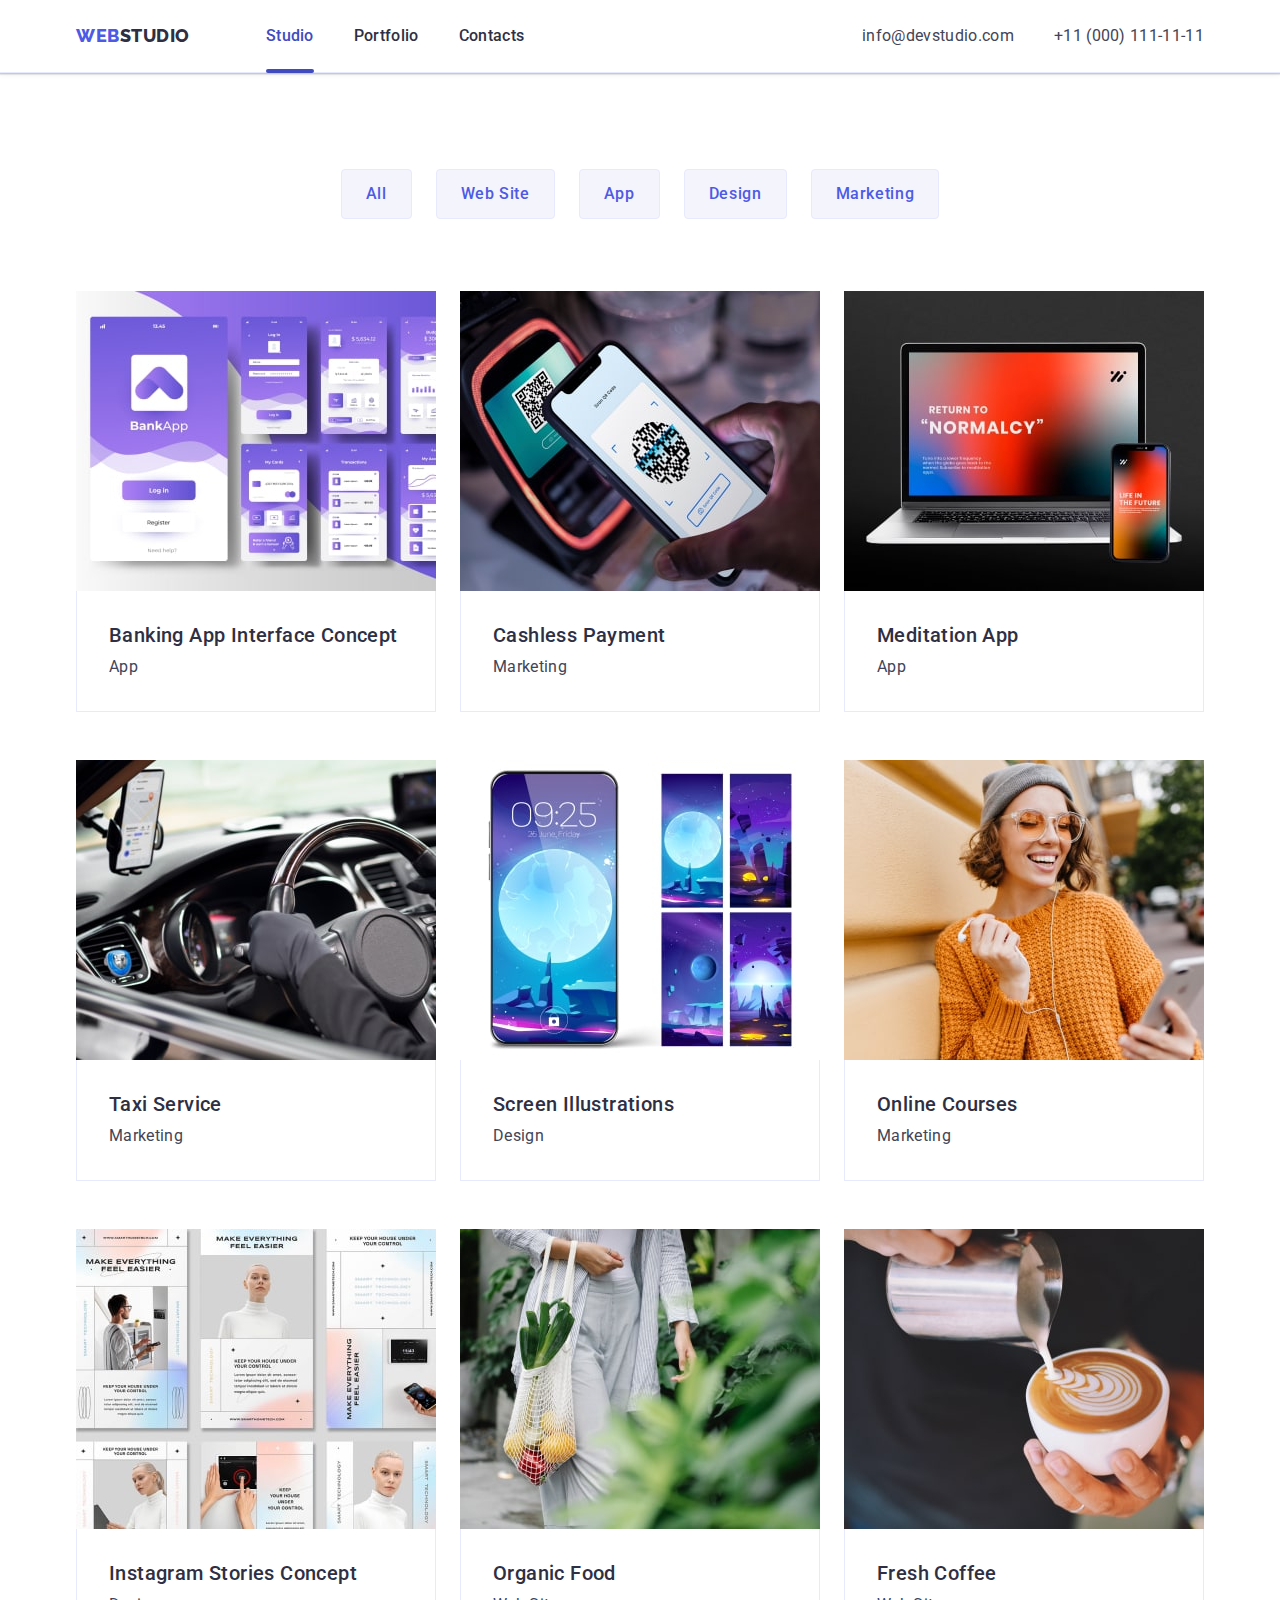
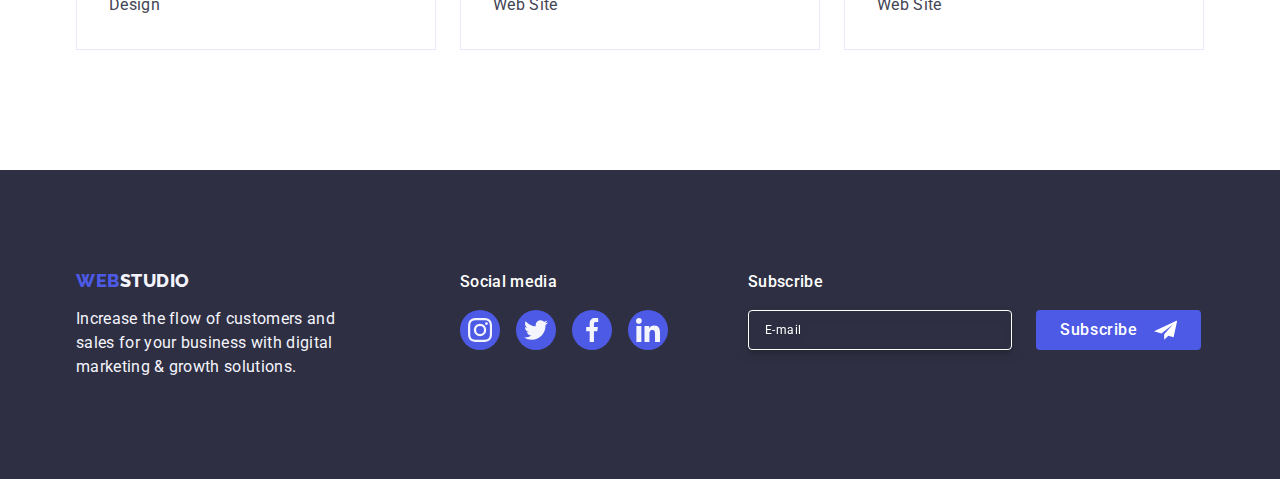
==== commit 0a397e02: "made adaptation for Portfolio" ====
--- a/portfolio.html
+++ b/portfolio.html
@@ -22,6 +22,7 @@
     <link rel="stylesheet" href="./css/tablet.css" />
     <link rel="stylesheet" href="./css/desktop.css" />
     <link rel="stylesheet" href="./css/styles.css" />
+    <link rel="stylesheet" href="./css/portfolio-media.css" />
   </head>
 
   <body>
@@ -33,10 +34,12 @@
           >
           <ul class="header-menu list">
             <li class="header-menu-item">
-              <a class="header-menu-link link" href="./index.html">Studio</a>
+              <a class="header-menu-link link current" href="./index.html"
+                >Studio</a
+              >
             </li>
             <li class="header-menu-item">
-              <a class="header-menu-link link current" href="./portfolio.html"
+              <a class="header-menu-link link" href="./portfolio.html"
                 >Portfolio</a
               >
             </li>
@@ -59,6 +62,87 @@
             </li>
           </ul>
         </address>
+        <button type="button" class="btn-burger-open" data-menu-open>
+          <svg class="btn-burger-icon" width="32" height="22">
+            <use href="./images/icons.svg#icon-btn-burger"></use>
+          </svg>
+        </button>
+      </div>
+      <!-- ----------MOB.MENU---------- -->
+      <div class="mob-menu is-hidden" data-menu>
+        <button type="button" class="mob-menu-clouse" data-menu-close>
+          <svg class="mob-menu-close-icon" width="8" height="8">
+            <use href="./images/icons.svg#icon-close-mod"></use>
+          </svg>
+        </button>
+        <!-- mob-menu-menu -->
+        <ul class="mob-menu-list list">
+          <li class="mob-menu-item">
+            <a class="mob-menu-link link mob-current" href="./index.html"
+              >Studio</a
+            >
+          </li>
+          <li class="mob-menu-item">
+            <a class="mob-menu-link link" href="./portfolio.html">Portfolio</a>
+          </li>
+          <li class="mob-menu-item">
+            <a class="mob-menu-link link" href="">Contacts</a>
+          </li>
+        </ul>
+
+        <div>
+          <!-- mob-menu-address -->
+          <!--  -->
+
+          <address class="mob-menu-contact">
+            <ul class="mob-menu-contact-list list">
+              <li>
+                <a class="mob-menu-contact-link link" href="tel:+110001111111"
+                  >+11 (000) 111-11-11</a
+                >
+              </li>
+              <li>
+                <a
+                  class="mob-menu-contact-link link"
+                  href="mailto:info@devstudio.com"
+                  >info@devstudio.com</a
+                >
+              </li>
+            </ul>
+          </address>
+
+          <!-- mob-menu-soc -->
+          <ul class="mob-menu-soc-list list">
+            <li class="mob-menu-soc-item soc-item">
+              <a class="mob-menu-soc-link link" href="">
+                <svg class="soc-icon mob-menu-soc-icon" width="16" height="16">
+                  <use href="./images/icons.svg#icon-soc-instagram"></use>
+                </svg>
+              </a>
+            </li>
+            <li class="mob-menu-soc-item soc-item">
+              <a class="mob-menu-soc-link link" href="">
+                <svg class="soc-icon mob-menu-soc-icon" width="16" height="16">
+                  <use href="./images/icons.svg#icon-soc-twitter"></use>
+                </svg>
+              </a>
+            </li>
+            <li class="mob-menu-soc-item soc-item">
+              <a class="mob-menu-soc-link link" href="">
+                <svg class="soc-icon mob-menu-soc-icon" width="16" height="16">
+                  <use href="./images/icons.svg#icon-soc-facebook"></use>
+                </svg>
+              </a>
+            </li>
+            <li class="mob-menu-soc-item soc-item">
+              <a class="mob-menu-soc-link link" href="">
+                <svg class="soc-icon mob-menu-soc-icon" width="16" height="16">
+                  <use href="./images/icons.svg#icon-soc-linkedin"></use>
+                </svg>
+              </a>
+            </li>
+          </ul>
+        </div>
       </div>
     </header>
     <main>
@@ -79,6 +163,10 @@
               <a class="link prtf-card-link" href="">
                 <div class="prtf-box-img">
                   <img
+                    srcset="
+                      ./images/Portfolio/01.jpg    1x,
+                      ./images/Portfolio/01@2x.jpg 2x
+                    "
                     src="./images/Portfolio/01.jpg"
                     alt="mobile app pages"
                     width="360"
@@ -100,6 +188,10 @@
               <a class="link prtf-card-link" href="">
                 <div class="prtf-box-img">
                   <img
+                    srcset="
+                      ./images/Portfolio/02.jpg    1x,
+                      ./images/Portfolio/02@2x.jpg 2x
+                    "
                     src="./images/Portfolio/02.jpg"
                     alt="smart phone reads qvarcode"
                     width="360"
@@ -121,6 +213,10 @@
               <a class="link prtf-card-link" href="">
                 <div class="prtf-box-img">
                   <img
+                    srcset="
+                      ./images/Portfolio/03.jpg    1x,
+                      ./images/Portfolio/03@2x.jpg 2x
+                    "
                     src="./images/Portfolio/03.jpg"
                     alt="smartphone screen and laptop screen"
                     width="360"
@@ -142,6 +238,10 @@
               <a class="link prtf-card-link" href="">
                 <div class="prtf-box-img">
                   <img
+                    srcset="
+                      ./images/Portfolio/04.jpg   1x,
+                      ./images/Portfolio/0@2x.jpg 2x
+                    "
                     src="./images/Portfolio/04.jpg"
                     alt="mobile navigator inside the car"
                     width="360"
@@ -163,6 +263,10 @@
               <a class="link prtf-card-link" href="">
                 <div class="prtf-box-img">
                   <img
+                    srcset="
+                      ./images/Portfolio/05.jpg    1x,
+                      ./images/Portfolio/05@2x.jpg 2x
+                    "
                     src="./images/Portfolio/05.jpg"
                     alt="smartphone backgrounds"
                     width="360"
@@ -184,6 +288,10 @@
               <a class="link prtf-card-link" href="">
                 <div class="prtf-box-img">
                   <img
+                    srcset="
+                      ./images/Portfolio/06.jpg    1x,
+                      ./images/Portfolio/06@2x.jpg 2x
+                    "
                     src="./images/Portfolio/06.jpg"
                     alt="girl with headphones holding a smartphone"
                     width="360"
@@ -205,6 +313,10 @@
               <a class="link prtf-card-link" href="">
                 <div class="prtf-box-img">
                   <img
+                    srcset="
+                      ./images/Portfolio/07.jpg    1x,
+                      ./images/Portfolio/07@2x.jpg 2x
+                    "
                     src="./images/Portfolio/07.jpg"
                     alt="page layouts for website"
                     width="360"
@@ -226,6 +338,10 @@
               <a class="link prtf-card-link" href="">
                 <div class="prtf-box-img">
                   <img
+                    srcset="
+                      ./images/Portfolio/08.jpg    1x,
+                      ./images/Portfolio/08@2x.jpg 2x
+                    "
                     src="./images/Portfolio/08.jpg"
                     alt="girl with a bag, vegetables inside the bag"
                     width="360"
@@ -247,6 +363,10 @@
               <a class="link prtf-card-link" href="">
                 <div class="prtf-box-img">
                   <img
+                    srcset="
+                      ./images/Portfolio/09.jpg    1x,
+                      ./images/Portfolio/09@2x.jpg 2x
+                    "
                     src="./images/Portfolio/09.jpg"
                     alt="man pouring cream into coffee"
                     width="360"
@@ -271,7 +391,6 @@
     <!-- -------------FOOTER------------- -->
     <footer class="footer">
       <div class="footer-container container">
-        <!-- -footer-box-logo- -->
         <div class="footer-box-logo">
           <a class="footer-logo logo link" href="./index.html"
             >Web<span class="footer-logo-span">Studio</span></a
@@ -281,7 +400,7 @@
             digital marketing & growth solutions.
           </p>
         </div>
-        <!-- -footer-box-soc- -->
+
         <div class="footer-box-soc">
           <p class="footer-subtitle">Social media</p>
           <ul class="footer-soc-list list">
@@ -315,7 +434,7 @@
             </li>
           </ul>
         </div>
-        <!-- -footer-box-subscribe- -->
+
         <div class="footer-box-subscribe">
           <p class="footer-subtitle">Subscribe</p>
           <form class="footer-sbscr-form">
--- a/css/components.css
+++ b/css/components.css
@@ -6,13 +6,6 @@
 
 .section {
   padding-bottom: 120px;
-}
-
-.container {
-  width: 100%;
-  max-width: 1158px;
-  padding: 0 15px;
-  margin: 0 auto;
 }
 
 .visually-hidden {
--- a/css/mobile.css
+++ b/css/mobile.css
@@ -1,3 +1,18 @@
+.container {
+  width: 100%;
+  max-width: 1158px;
+  padding: 0 16px;
+  margin: 0 auto;
+}
+
+.section {
+  padding-bottom: 120px;
+}
+
+/* -------HEADER------- */
+/* -------HEADER------- */
+/* -------HEADER------- */
+
 .header {
   border-bottom: 1px solid var(--color-cornflower);
   box-shadow: 0px 2px 1px rgba(46, 47, 66, 0.08),
@@ -10,5 +25,614 @@
   align-items: center;
 }
 
+.header-nav {
+  display: flex;
+  align-items: center;
+}
+
+.logo {
+  font-family: "Raleway", sans-serif;
+  font-weight: 800;
+  font-size: 18px;
+  line-height: 1.17;
+  letter-spacing: 0.03em;
+  color: var(--color-primary-brand);
+  text-transform: uppercase;
+}
+
+.header-logo {
+}
+
+.header-logo-span {
+  color: var(--color-dark-navy-blue);
+}
+
+.header-menu {
+  display: none;
+}
+
+.contact {
+  display: none;
+}
+
+.btn-burger-open {
+  display: flex;
+  justify-content: center;
+  align-items: center;
+  stroke: #2e2f42;
+  background-color: transparent;
+  border: none;
+}
+/* --------MOB.MENU-------- */
+
+.mob-menu {
+  position: fixed;
+  display: flex;
+  flex-direction: column;
+  justify-content: space-between;
+  top: 0;
+  left: 0;
+  z-index: 2;
+  width: 100vw;
+  height: 100%;
+  padding: 24px 24px 40px 40px;
+  background: var(--color-white);
+  box-shadow: 0px 1px 6px 0px rgba(46, 47, 66, 0.08),
+    0px 1px 1px 0px rgba(46, 47, 66, 0.16),
+    0px 2px 1px 0px rgba(46, 47, 66, 0.08);
+  overflow: auto;
+}
+
+.mob-menu-clouse {
+  display: flex;
+  justify-content: center;
+  align-items: center;
+  position: absolute;
+  top: 24px;
+  right: 24px;
+  width: 24px;
+  height: 24px;
+  padding: 0;
+  border-radius: 50%;
+  background: #e7e9fc;
+  border: 1px solid rgba(46, 47, 66, 0.1);
+  transition: background-color var(--transition-effect),
+    border var(--transition-effect);
+}
+
+.mob-menu-clouse:hover,
+.mob-menu-clouse:focus {
+  background-color: var(--color-pressed-state);
+  border: none;
+}
+.mob-menu-close-icon {
+  transition: fill var(--transition-effect);
+}
+
+.mob-menu-clouse:hover .mob-menu-close-icon,
+.mob-menu-clouse:focus .mob-menu-close-icon {
+  fill: var(--color-white);
+}
+
+.modal-close-icon {
+}
+
+/* - mob-menu-menu - */
+
+.mob-menu-list {
+  margin-top: 80px;
+  margin-bottom: 20px;
+}
+.list {
+}
+.mob-menu-item {
+}
+
+.mob-menu-item:not(:last-child) {
+  margin-bottom: 40px;
+}
+.mob-menu-link {
+  font-size: 36px;
+  font-weight: 700;
+  line-height: 40px;
+  letter-spacing: 0.02em;
+  color: var(--color-dark-navy-blue);
+  transition: color var(--transition-effect);
+}
+
+.mob-menu-link:hover,
+.mob-menu-link:focus {
+  color: var(--color-pressed-state);
+}
+
+.mob-current {
+  color: var(--color-primary-brand);
+}
+
+/* - mob-menu-contact - */
+
+.mob-menu-contact {
+  display: block;
+  margin-bottom: 48px;
+}
+
+.mob-menu-contact-list {
+  display: flex;
+  flex-direction: column;
+  gap: 40px;
+}
+
+.mob-menu-contact [href="tel:+110001111111"] {
+  font-style: normal;
+  font-size: 36px;
+  font-weight: 700;
+  line-height: 40px;
+  letter-spacing: 0.02em;
+  color: var(--color-primary-brand);
+}
+
+.mob-menu-contact [href="mailto:info@devstudio.com"] {
+  font-style: normal;
+  font-size: 20px;
+  font-weight: 500;
+  line-height: 24px;
+  letter-spacing: 0.02em;
+  color: var(--color-slate);
+}
+
+/* -- mob-menu-soc -- */
+.mob-menu-soc-list {
+  display: flex;
+  max-width: 328px;
+  justify-content: center;
+  align-items: center;
+  justify-content: space-between;
+}
+
+.mob-menu-soc-item {
+}
+.soc-item {
+}
+
+.mob-menu-soc-link {
+  display: flex;
+  width: 40px;
+  height: 40px;
+  justify-content: center;
+  align-items: center;
+  border-radius: 50%;
+  background-color: var(--color-primary-brand);
+  transition: background-color var(--transition-effect);
+}
+
+.mob-menu-soc-link:hover,
+.mob-menu-soc-link:focus {
+  background-color: var(--color-pressed-state);
+}
+
+.soc-icon {
+  fill: var(--color-light-cloud);
+}
+.mob-menu--soc-icon {
+}
+
+/* .mob-menu-icon {
+  stroke: #2e2f42;
+} */
+
+/** ----------------HERO---------------*/
+/** ----------------HERO---------------*/
+/** ----------------HERO---------------*/
+
+.hero {
+  background-color: var(--color-dark-navy-blue);
+  padding-bottom: 188px;
+  padding-top: 188px;
+  background-image: linear-gradient(
+      to bottom,
+      rgba(46, 47, 66, 0.7),
+      rgba(46, 47, 66, 0.7)
+    ),
+    url(../images/hero-image.jpg);
+  max-width: 1440px;
+  background-repeat: no-repeat;
+  background-position: center;
+  background-size: cover;
+  margin: auto;
+}
+
+@media (min-resolution: 192dpi) {
+  .box {
+    background-image: url("../images/hero-image@2x-min.jpg");
+  }
+}
+
+.hero-container {
+}
+
+.hero-title {
+  max-width: 320px;
+  font-weight: 700;
+  font-size: 36px;
+  line-height: 1.11;
+  text-align: center;
+  letter-spacing: 0.02em;
+  color: var(--color-white);
+  margin-right: auto;
+  margin-left: auto;
+  margin-bottom: 72px;
+}
+
+.hero-btn {
+  min-width: 169px;
+  padding: 16px 32px;
+
+  transition: background-color var(--transition-effect);
+}
+
+.hero-btn:hover,
+.hero-btn:focus {
+  background-color: var(--color-pressed-state);
+}
+
+.section-title {
+  font-weight: 700;
+  font-size: 36px;
+  line-height: 1.11;
+  text-align: center;
+  letter-spacing: 0.02em;
+  text-transform: capitalize;
+  color: var(--color-dark-navy-blue);
+  margin-bottom: 72px;
+}
+
+/* --------ADVANTAGES эдвАнтеджес----- */
+/* --------ADVANTAGES эдвАнтеджес----- */
+/* --------ADVANTAGES эдвАнтеджес----- */
+
+.adv {
+  padding-top: 96px;
+}
+
+.adv-container {
+}
+
+.adv-title {
+}
+
+.adv-list {
+  display: flex;
+  flex-wrap: wrap;
+  gap: 72px;
+}
+
+.adv-item {
+  flex-basis: 100%;
+}
+
+.adv-box-icon {
+  display: none;
+}
+
+.adv-subtitle {
+  margin-bottom: 8px;
+}
+.adv-text {
+}
+
+/* SECTION-PRODUCTS display: none;*/
+/*  */
+/*  */
+/** ---------OUR-TEAM----------*/
+/** ---------OUR-TEAM----------*/
+/** ---------OUR-TEAM----------*/
+
+.team {
+  background-color: var(--color-light-cloud);
+  padding-top: 96px;
+}
+
+.team-container {
+  max-width: 584px;
+}
+
+.team-title {
+  margin-bottom: 72px;
+}
+.team-list {
+  display: flex;
+  flex-wrap: wrap;
+  gap: 72px;
+  justify-content: center;
+}
+
+.team img {
+  max-width: 100%;
+}
+
+.team-item {
+  background-color: var(--color-white);
+  border-radius: 0px 0px 4px 4px;
+  box-shadow: 0px 1px 6px rgba(46, 47, 66, 0.08),
+    0px 1px 1px rgba(46, 47, 66, 0.16), 0px 2px 1px rgba(46, 47, 66, 0.08);
+}
+
+.team-box-text {
+  padding: 32px 0;
+}
+
+.team-subtitle {
+  text-align: center;
+  margin-bottom: 8px;
+}
+.team-text {
+  text-align: center;
+  margin: 8px;
+}
+
+.team-soc-list {
+  display: flex;
+  justify-content: center;
+  align-items: center;
+  gap: 24px;
+}
+
+.team-soc-item {
+}
+.soc-item {
+}
+
+.team-soc-link {
+  display: flex;
+  width: 40px;
+  height: 40px;
+  justify-content: center;
+  align-items: center;
+  border-radius: 50%;
+  background-color: var(--color-primary-brand);
+  transition: background-color var(--transition-effect);
+}
+
+.team-soc-link:hover,
+.team-soc-link:focus {
+  background-color: var(--color-pressed-state);
+}
+
+.soc-icon {
+  fill: var(--color-light-cloud);
+}
+.team-soc-icon {
+}
+
+/** ---------CUSTOMERS---------*/
+/** ---------CUSTOMERS---------*/
+/** ---------CUSTOMERS---------*/
+
+.customers {
+  padding: 96px 0;
+}
+.customers-container {
+}
+
+.customers-list {
+  display: flex;
+  flex-wrap: wrap;
+  justify-content: center;
+  column-gap: 16px;
+  row-gap: 72px;
+}
+
+.customers-item {
+  height: 88px;
+  flex-basis: calc((100% - 16px) / 2);
+}
+
+.cust-link {
+  display: flex;
+  align-items: center;
+  justify-content: center;
+  width: 100%;
+  height: 100%;
+  border-radius: 4px;
+  border: 1px solid #8e8f99;
+  color: #8e8f99;
+  transition: color var(--transition-effect),
+    border-color var(--transition-effect);
+}
+
+.cust-link:hover,
+.cust-link:focus {
+  color: var(--color-pressed-state);
+  border-color: var(--color-pressed-state);
+}
+
+.cust-icon {
+  fill: currentColor;
+}
+
+/** --------------FOOTER---------------*/
+/** --------------FOOTER---------------*/
+/** --------------FOOTER---------------*/
+
+.footer {
+  background-color: var(--color-dark-navy-blue);
+  padding-top: 96px;
+  padding-bottom: 96px;
+}
+
+.footer-container {
+  display: flex;
+  flex-direction: column;
+  align-items: center;
+  gap: 72px;
+}
+
+.footer-box-logo {
+  text-align: center;
+}
+
+.footer-logo {
+  display: inline-block;
+  margin-bottom: 16px;
+}
+
+.footer-logo-span {
+  color: var(--color-light-cloud);
+}
+
+.footer-text {
+  width: 264px;
+  color: var(--color-light-cloud);
+}
+
+/* -footer-box-soc- */
+.footer-box-soc {
+  text-align: center;
+}
+
+.footer-subtitle {
+  margin-bottom: 16px;
+  font-weight: 500;
+  font-size: 16px;
+  line-height: 1.5;
+  letter-spacing: 0.02em;
+  color: #ffffff;
+}
+
+.footer-soc-list {
+  display: flex;
+  gap: 16px;
+  align-items: center;
+}
+
+.footer-soc-link {
+  display: flex;
+  width: 40px;
+  height: 40px;
+  justify-content: center;
+  align-items: center;
+  border-radius: 50%;
+  background-color: var(--color-primary-brand);
+  transition: background-color var(--transition-effect);
+}
+
+.footer-soc-link:hover,
+.footer-soc-link:focus {
+  background-color: var(--color-green);
+}
+
+/* -footer-box-subscribe- */
+.footer-box-subscribe {
+  width: 100%;
+  text-align: center;
+}
+
+.footer-subtitle {
+}
+
+.footer-sbscr-form {
+  display: flex;
+  flex-direction: column;
+  align-items: center;
+  gap: 24px;
+  width: 100%;
+}
+.footer-form-label {
+  /* display: block; */
+  width: 100%;
+}
+
+.footer-form-input {
+  display: inline-block;
+  width: 100%;
+  height: 40px;
+
+  padding-left: 16px;
+
+  font-size: 12px;
+  line-height: 1.5;
+  letter-spacing: 0.04em;
+  color: var(--color-white);
+  border-radius: 4px;
+  border: 1px solid var(--color-white);
+  filter: drop-shadow(0px 4px 4px rgba(0, 0, 0, 0.15));
+  box-shadow: 0px 4px 4px 0px rgba(0, 0, 0, 0.15);
+  background-color: transparent;
+  opacity: 0.3;
+}
+
+.footer-form-input::placeholder {
+  font-size: 12px;
+  font-family: inherit;
+  line-height: 24px;
+  letter-spacing: 0.48px;
+  color: var(--color-white);
+}
+
+.f-form-btn {
+  display: flex;
+  justify-content: center;
+  align-items: center;
+  max-width: 165px;
+  padding: 8px 24px;
+  border-radius: 4px;
+  border: none;
+
+  color: var(--color-white);
+  background-color: var(--color-primary-brand);
+}
+
+.send-icon {
+  fill: var(--color-white);
+  margin-left: 16px;
+}
+
+/*  */
+/* ----------MEDIA----------- */
+/* ----------MEDIA----------- */
+/* ----------MEDIA----------- */
+/*  */
+
 @media screen and (min-width: 428px) {
-}
+  .container {
+    max-width: 428px;
+  }
+}
+
+@media screen and (max-width: 427.98px) {
+  .team-container {
+    max-width: 296px;
+  }
+
+  .mob-menu-contact [href="tel:+110001111111"] {
+    font-size: calc(5px + 3vw);
+    /* font-size: calc(1rem + 1.23vw); */
+  }
+}
+
+@media screen and (max-width: 767px) {
+  .header {
+    padding: 24px 0;
+  }
+}
+
+@media screen and (max-width: 1157.98px) {
+  .adv-subtitle {
+    text-align: center;
+    font-size: 36px;
+    font-weight: 700;
+    line-height: 40px;
+    letter-spacing: 0.72px;
+  }
+
+  .adv-text {
+    font-size: 16px;
+    font-weight: 500;
+    line-height: 24px;
+    letter-spacing: 0.32px;
+  }
+
+  .products {
+    display: none;
+  }
+}
--- a/css/tablet.css
+++ b/css/tablet.css
@@ -1,2 +1,203 @@
 @media screen and (min-width: 768px) {
+  .container {
+    max-width: 768px;
+  }
+
+  .section {
+    padding-bottom: 96px;
+  }
+
+  /* -------HEADER------- */
+  /* -------HEADER------- */
+  /* -------HEADER------- */
+
+  .header-nav {
+    display: flex;
+    justify-content: space-between;
+  }
+
+  .header-logo {
+    margin-right: 120px;
+  }
+
+  .header-menu {
+    display: flex;
+    gap: 40px;
+  }
+
+  .header-menu-item {
+  }
+  .header-menu-link {
+    display: block;
+    padding: 24px 0;
+    font-weight: 500;
+    font-size: 16px;
+    line-height: 1.5;
+    letter-spacing: 0.02em;
+    color: var(--color-dark-navy-blue);
+    transition: color var(--transition-effect);
+  }
+
+  .header-menu-link:hover,
+  .header-menu-link:focus {
+    color: var(--color-pressed-state);
+  }
+
+  .current {
+    position: relative;
+    color: var(--color-pressed-state);
+  }
+
+  .current::after {
+    content: "";
+    position: absolute;
+    left: 0px;
+    bottom: -1px;
+    width: 100%;
+    height: 4px;
+
+    border-radius: 2px;
+
+    background: #404bbf;
+  }
+
+  .contact {
+    display: block;
+    font-style: normal;
+  }
+
+  .contact-list {
+    display: flex;
+    flex-direction: column;
+    gap: 12px;
+  }
+
+  .contact-link {
+    font-weight: 400;
+    font-size: 12px;
+    line-height: 1.5;
+    letter-spacing: 0.04em;
+    color: var(--color-slate);
+    transition: color var(--transition-effect);
+  }
+
+  .contact-link:hover,
+  .contact-link:focus {
+    color: var(--color-pressed-state);
+  }
+
+  /* --------MOB.MENU-------- */
+
+  .mob-menu {
+    display: none;
+  }
+
+  .btn-burger-open {
+    display: none;
+  }
+
+  /** ----------------HERO---------------*/
+  /** ----------------HERO---------------*/
+  /** ----------------HERO---------------*/
+  .hero-title {
+    max-width: 496px;
+    font-weight: 700;
+    font-size: 56px;
+    line-height: 1.07;
+    text-align: center;
+    letter-spacing: 0.02em;
+    color: var(--color-white);
+    margin-right: auto;
+    margin-left: auto;
+    margin-bottom: 36px;
+  }
+
+  /* --------ADVANTAGES эдвАнтеджес----- */
+  /* --------ADVANTAGES эдвАнтеджес----- */
+  /* --------ADVANTAGES эдвАнтеджес----- */
+
+  .adv-list {
+    row-gap: 72px;
+    column-gap: 24px;
+  }
+
+  .adv-item {
+    flex-basis: calc((100% - 24px) / 2);
+  }
+
+  .adv-subtitle {
+    text-align: left;
+  }
+  /* SECTION-PRODUCTS display: none; */
+  /*  */
+  /*  */
+  /** ---------OUR-TEAM----------*/
+  /** ---------OUR-TEAM----------*/
+  /** ---------OUR-TEAM----------*/
+
+  .team-container {
+    max-width: 584px;
+  }
+
+  .team-item {
+    width: calc((100% - 24px) / 2);
+  }
+
+  .team-list {
+    column-gap: 24px;
+    row-gap: 64px;
+  }
+  /** ---------CUSTOMERS---------*/
+  /** ---------CUSTOMERS---------*/
+  /** ---------CUSTOMERS---------*/
+
+  .customers-container {
+  }
+  .customers-list {
+    column-gap: 24px;
+  }
+
+  .customers-item {
+    height: 88px;
+    flex-basis: calc((100% - 24px * 2) / 3);
+  }
+  /** --------------FOOTER---------------*/
+  /** --------------FOOTER---------------*/
+  /** --------------FOOTER---------------*/
+
+  .footer-container {
+    flex-direction: row;
+    flex-wrap: wrap;
+    column-gap: 24px;
+    row-gap: 72px;
+    justify-content: flex-start;
+    max-width: 584px;
+  }
+
+  .footer-box-logo {
+    text-align: left;
+  }
+
+  /* -footer-box-soc- */
+  .footer-box-soc {
+    text-align: left;
+  }
+
+  /* -footer-box-subscribe- */
+  .footer-box-subscribe {
+    flex-direction: row;
+    flex-wrap: nowrap;
+    text-align: left;
+  }
+
+  .footer-subtitle {
+  }
+
+  .footer-sbscr-form {
+    display: flex;
+    flex-direction: row;
+  }
+  .footer-form-label {
+    width: 264px;
+  }
 }
--- a/css/desktop.css
+++ b/css/desktop.css
@@ -1,2 +1,155 @@
 @media screen and (min-width: 1158px) {
+  .container {
+    max-width: 1158px;
+    padding: 0 15px;
+  }
+
+  /* -------HEADER------- */
+  /* -------HEADER------- */
+  /* -------HEADER------- */
+
+  .header-logo {
+    margin-right: 76px;
+  }
+
+  .contact-list {
+    display: flex;
+    flex-direction: row;
+    gap: 40px;
+  }
+
+  .contact-link {
+    font-size: 16px;
+    letter-spacing: 0.02em;
+  }
+
+  .contact-link:hover,
+  .contact-link:focus {
+    color: var(--color-pressed-state);
+  }
+
+  /*  */
+  /*  */
+  /** ----------------HERO---------------*/
+  /** ----------------HERO---------------*/
+  /** ----------------HERO---------------*/
+  .hero-title {
+    margin-bottom: 48px;
+  }
+
+  /* --------ADVANTAGES эдвАнтеджес----- */
+  /* --------ADVANTAGES эдвАнтеджес----- */
+  /* --------ADVANTAGES эдвАнтеджес----- */
+
+  .adv {
+    padding-top: 120px;
+  }
+
+  .adv-box-icon {
+    display: flex;
+    justify-content: center;
+    align-items: center;
+    height: 112px;
+    margin-bottom: 8px;
+    border-radius: 4px;
+    background: #f4f4fd;
+  }
+
+  .adv-list {
+    gap: 24px;
+  }
+
+  .adv-item {
+    flex-basis: calc((100% - 72px) / 4);
+  }
+
+  .adv-subtitle {
+  }
+
+  .adv-text {
+  }
+  /* -----SECTION-PRODUCTS----- */
+  /* -----SECTION-PRODUCTS----- */
+  /* -----SECTION-PRODUCTS----- */
+
+  .products {
+  }
+  .products-title {
+  }
+  .products-list {
+    display: flex;
+    gap: 24px;
+  }
+  .products-item {
+    flex-basis: calc((100% - 24px * 2) / 3);
+  }
+  /** ---------OUR-TEAM----------*/
+  /** ---------OUR-TEAM----------*/
+  /** ---------OUR-TEAM----------*/
+  .team {
+    padding-top: 120px;
+  }
+  .team-list {
+    gap: 24px;
+  }
+
+  .team-item {
+    width: calc((100% - 72px) / 4);
+  }
+  /** ---------CUSTOMERS---------*/
+  /** ---------CUSTOMERS---------*/
+  /** ---------CUSTOMERS---------*/
+  .customers {
+    padding-top: 120px;
+  }
+  .customers-container {
+  }
+  .customers-list {
+    display: flex;
+    gap: 24px;
+  }
+
+  .customers-item {
+    height: 88px;
+    flex-basis: calc((100% - 24px * 5) / 6);
+  }
+
+  /** --------------FOOTER---------------*/
+  /** --------------FOOTER---------------*/
+  /** --------------FOOTER---------------*/
+
+  .footer {
+    padding-top: 100px;
+    padding-bottom: 100px;
+  }
+
+  .footer-container {
+    flex-wrap: nowrap;
+    align-items: baseline;
+    max-width: 1158px;
+    gap: unset;
+  }
+
+  .footer-box-logo {
+    margin-right: 120px;
+  }
+
+  /* -footer-box-soc- */
+  .footer-box-soc {
+    margin-right: 80px;
+  }
+
+  .footer-box-subscribe {
+  }
+
+  .footer-subtitle {
+  }
+
+  .footer-form-label {
+  }
+
+  .footer-form-input {
+    width: 264px;
+    opacity: unset;
+  }
 }
--- a/css/styles.css
+++ b/css/styles.css
@@ -1,435 +1,3 @@
-----------------HEADER---------------*/ .header-nav {
-  display: flex;
-  justify-content: space-between;
-  align-items: center;
-}
-
-.logo {
-  font-family: "Raleway", sans-serif;
-  font-weight: 800;
-  font-size: 18px;
-  line-height: 1.17;
-  letter-spacing: 0.03em;
-  color: var(--color-primary-brand);
-  text-transform: uppercase;
-}
-
-.header-logo {
-  margin-right: 76px;
-}
-
-.header-logo-span {
-  color: var(--color-dark-navy-blue);
-}
-
-.header-menu {
-  display: flex;
-  gap: 40px;
-}
-
-.header-menu-item {
-}
-.header-menu-link {
-  display: block;
-  padding: 24px 0;
-  font-weight: 500;
-  font-size: 16px;
-  line-height: 1.5;
-  letter-spacing: 0.02em;
-  color: var(--color-dark-navy-blue);
-  transition: color var(--transition-effect);
-}
-
-.header-menu-link:hover,
-.header-menu-link:focus {
-  color: var(--color-pressed-state);
-}
-
-.current {
-  position: relative;
-  color: var(--color-pressed-state);
-}
-
-.current::after {
-  content: "";
-  position: absolute;
-  left: 0px;
-  bottom: -1px;
-  width: 100%;
-  height: 4px;
-
-  border-radius: 2px;
-
-  background: #404bbf;
-}
-
-.contact {
-  font-style: normal;
-}
-.contact-list {
-  display: flex;
-  gap: 40px;
-}
-.contact-link {
-  font-weight: 400;
-  font-size: 16px;
-  line-height: 1.5;
-  letter-spacing: 0.02em;
-  color: var(--color-slate);
-  transition: color var(--transition-effect);
-}
-
-.contact-link:hover,
-.contact-link:focus {
-  color: var(--color-pressed-state);
-}
-
-/** ----------------HERO---------------*/
-
-.hero {
-  background-color: var(--color-dark-navy-blue);
-  padding-bottom: 188px;
-  padding-top: 188px;
-  background-image: linear-gradient(
-      to bottom,
-      rgba(46, 47, 66, 0.7),
-      rgba(46, 47, 66, 0.7)
-    ),
-    url(../images/hero-image.jpg);
-  max-width: 1440px;
-  background-repeat: no-repeat;
-  background-position: center;
-  background-size: cover;
-  margin: auto;
-}
-
-.hero-container {
-}
-
-.hero-title {
-  max-width: 496px;
-  font-weight: 700;
-  font-size: 56px;
-  line-height: 1.07;
-  text-align: center;
-  letter-spacing: 0.02em;
-  color: var(--color-white);
-  margin-right: auto;
-  margin-left: auto;
-  margin-bottom: 48px;
-}
-
-.hero-btn {
-  min-width: 169px;
-  padding: 16px 32px;
-
-  transition: background-color var(--transition-effect);
-}
-
-.hero-btn:hover,
-.hero-btn:focus {
-  background-color: var(--color-pressed-state);
-}
-
-.section-title {
-  font-weight: 700;
-  font-size: 36px;
-  line-height: 1.11;
-  text-align: center;
-  letter-spacing: 0.02em;
-  text-transform: capitalize;
-  color: var(--color-dark-navy-blue);
-  margin-bottom: 72px;
-}
-
-/** ----------------ADVANTAGES эдвАнтеджес---------------*/
-
-.adv {
-  padding-top: 120px;
-}
-
-.adv-container {
-}
-
-.adv-title {
-}
-
-.adv-list {
-  display: flex;
-  flex-wrap: wrap;
-  gap: 24px;
-}
-
-.adv-item {
-  flex-basis: 100%;
-  /* flex-basis: calc((100% - 72px) / 4); */
-}
-
-.adv-box-icon {
-  display: flex;
-  justify-content: center;
-  align-items: center;
-  height: 112px;
-  margin-bottom: 8px;
-  border-radius: 4px;
-  background: #f4f4fd;
-}
-
-.adv-subtitle {
-  margin-bottom: 8px;
-}
-.adv-text {
-}
-
-/** ----------------PRODUCTS прОдактс---------------*/
-
-.products {
-}
-.products-title {
-}
-.products-list {
-  display: flex;
-  gap: 24px;
-}
-.products-item {
-  flex-basis: calc((100% - 24px * 2) / 3);
-}
-
-/** --------------OUR-TEAM---------------*/
-
-.team {
-  background-color: var(--color-light-cloud);
-  padding-top: 120px;
-}
-.team-title {
-  margin-bottom: 72px;
-}
-.team-list {
-  display: flex;
-  gap: 24px;
-}
-.team-item {
-  background-color: var(--color-white);
-  border-radius: 0px 0px 4px 4px;
-  width: calc((100% - 72px) / 4);
-  box-shadow: 0px 1px 6px rgba(46, 47, 66, 0.08),
-    0px 1px 1px rgba(46, 47, 66, 0.16), 0px 2px 1px rgba(46, 47, 66, 0.08);
-}
-
-.team-box-text {
-  padding: 32px 0;
-}
-
-.team-subtitle {
-  text-align: center;
-  margin-bottom: 8px;
-}
-.team-text {
-  text-align: center;
-  margin: 8px;
-}
-
-.team-soc-list {
-  display: flex;
-  justify-content: center;
-  gap: 24px;
-  align-items: center;
-}
-
-.team-soc-item {
-}
-.soc-item {
-}
-
-.team-soc-link {
-  display: flex;
-  width: 40px;
-  height: 40px;
-  justify-content: center;
-  align-items: center;
-  border-radius: 50%;
-  background-color: var(--color-primary-brand);
-  transition: background-color var(--transition-effect);
-}
-
-.team-soc-link:hover,
-.team-soc-link:focus {
-  background-color: var(--color-pressed-state);
-}
-
-.soc-icon {
-  fill: var(--color-light-cloud);
-}
-.team-soc-icon {
-}
-
-/** --------------CUSTOMERS--------------*/
-
-.customers {
-  padding: 120px 0;
-}
-.customers-container {
-}
-
-.customers-list {
-  display: flex;
-  gap: 24px;
-}
-
-.customers-item {
-  height: 88px;
-  flex-basis: calc((100% - 24px * 5) / 6);
-}
-
-.cust-link {
-  display: flex;
-  align-items: center;
-  justify-content: center;
-  width: 100%;
-  height: 100%;
-  border-radius: 4px;
-  border: 1px solid #8e8f99;
-  color: #8e8f99;
-  transition: color var(--transition-effect),
-    border-color var(--transition-effect);
-}
-
-.cust-link:hover,
-.cust-link:focus {
-  color: var(--color-pressed-state);
-  border-color: var(--color-pressed-state);
-}
-
-.cust-icon {
-  fill: currentColor;
-}
-
-/** ----------------FOOTER---------------*/
-
-.footer {
-  background-color: var(--color-dark-navy-blue);
-  padding-top: 100px;
-  padding-bottom: 100px;
-}
-
-.footer-container {
-  display: flex;
-
-  align-items: baseline;
-}
-
-.footer-box-logo {
-  margin-right: 120px;
-}
-
-.footer-logo {
-  display: inline-block;
-  margin-bottom: 16px;
-}
-
-.footer-logo-span {
-  color: var(--color-light-cloud);
-}
-
-.footer-text {
-  width: 264px;
-  color: var(--color-light-cloud);
-}
-
-/* -footer-box-soc- */
-.footer-box-soc {
-  margin-right: 80px;
-}
-
-.footer-subtitle {
-  margin-bottom: 16px;
-  font-weight: 500;
-  font-size: 16px;
-  line-height: 1.5;
-  letter-spacing: 0.02em;
-  color: #ffffff;
-}
-
-.footer-soc-list {
-  display: flex;
-  gap: 16px;
-  align-items: center;
-}
-
-.footer-soc-link {
-  display: flex;
-  width: 40px;
-  height: 40px;
-  justify-content: center;
-  align-items: center;
-  border-radius: 50%;
-  background-color: var(--color-primary-brand);
-  transition: background-color var(--transition-effect);
-}
-
-.footer-soc-link:hover,
-.footer-soc-link:focus {
-  background-color: var(--color-green);
-}
-
-/* -footer-box-subscribe- */
-.footer-box-subscribe {
-}
-
-.footer-subtitle {
-}
-
-.footer-sbscr-form {
-  display: flex;
-  gap: 24px;
-}
-.footer-form-label {
-}
-
-.footer-form-input {
-  display: inline-block;
-  width: 264px;
-  height: 40px;
-
-  padding-left: 16px;
-
-  font-size: 12px;
-  line-height: 1.5;
-  letter-spacing: 0.04em;
-  color: var(--color-white);
-  border-radius: 4px;
-  border: 1px solid var(--white, #fff);
-  filter: drop-shadow(0px 4px 4px rgba(0, 0, 0, 0.15));
-  box-shadow: 0px 4px 4px 0px rgba(0, 0, 0, 0.15);
-  background-color: transparent;
-}
-
-.footer-form-input::placeholder {
-  font-size: 12px;
-  font-family: inherit;
-  line-height: 24px;
-  letter-spacing: 0.48px;
-  color: var(--color-white);
-}
-
-.f-form-btn {
-  display: flex;
-  justify-content: center;
-  align-items: center;
-  min-width: 165px;
-  height: 40px;
-  border-radius: 4px;
-  border: none;
-
-  color: var(--color-white);
-  background-color: var(--color-primary-brand);
-}
-
-.send-icon {
-  fill: var(--color-white);
-  margin-left: 16px;
-}
-
 /** ----------PORTFOLIO.html---------------*/
 
 .prtf-section {
@@ -444,6 +12,7 @@
 
 .prtf-filter {
   display: flex;
+  flex-wrap: wrap;
   gap: 24px;
   justify-content: center;
   margin-bottom: 72px;
@@ -767,7 +336,7 @@
 .btn-send {
   min-width: 169px;
   width: 169px;
-  height: 56px;
+  padding: 16px;
   transition: background-color 250ms cubic-bezier(0.4, 0, 0.2, 1);
 }
 
--- a/css/portfolio-media.css
+++ b/css/portfolio-media.css
@@ -0,0 +1,37 @@
+/*  */
+/*  */
+/*  */
+/*  */
+/*  */
+/*  */
+/*  */
+/*  */
+/*  */
+@media screen and (min-width: 428px) {
+}
+
+@media screen and (max-width: 427.98px) {
+}
+
+@media screen and (max-width: 768px) {
+  .prtf-filter {
+    justify-content: flex-start;
+  }
+
+  .prtf-cards {
+    display: flex;
+    flex-direction: column;
+    gap: 48px;
+  }
+}
+@media screen and (min-width: 768px) {
+}
+
+@media screen and (max-width: 1158px) {
+  .prtf-cards-item {
+    flex-basis: calc((100% - 24px) / 2);
+  }
+}
+
+@media screen and (min-width: 1158px) {
+}
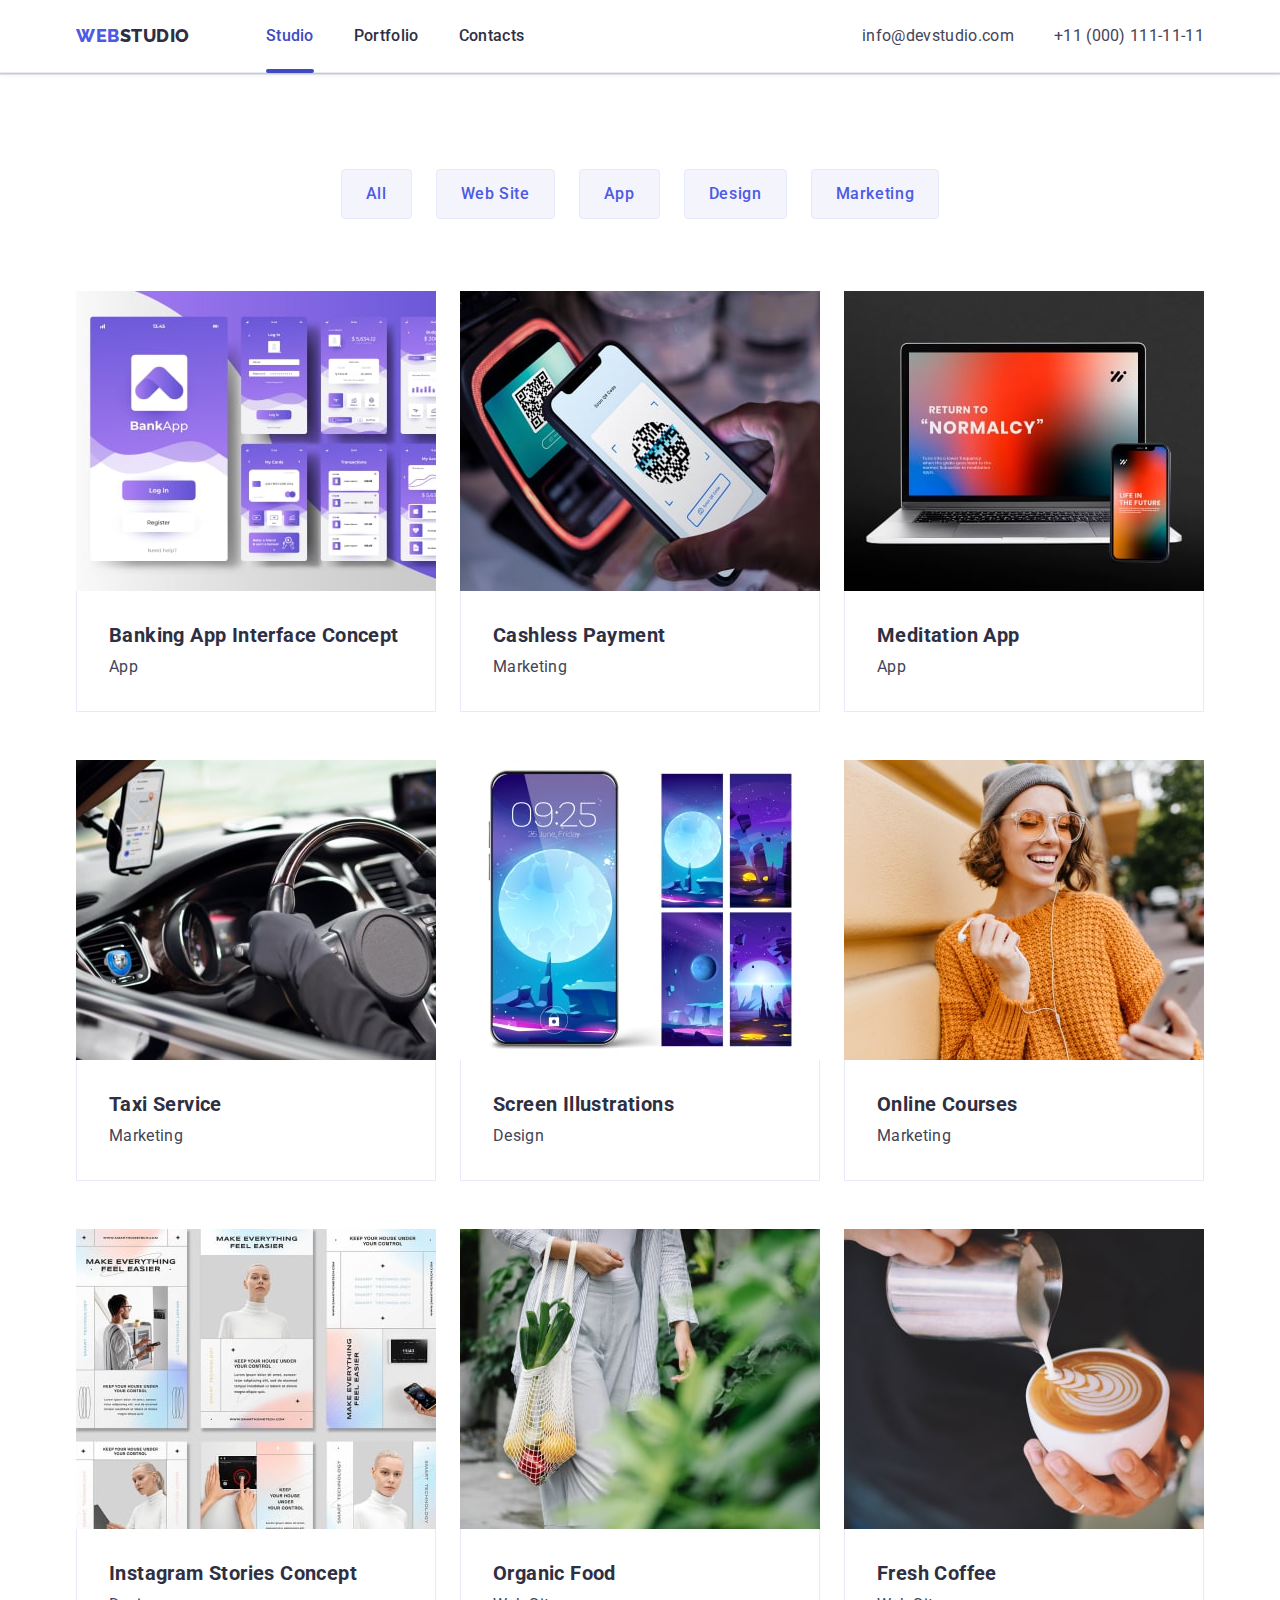
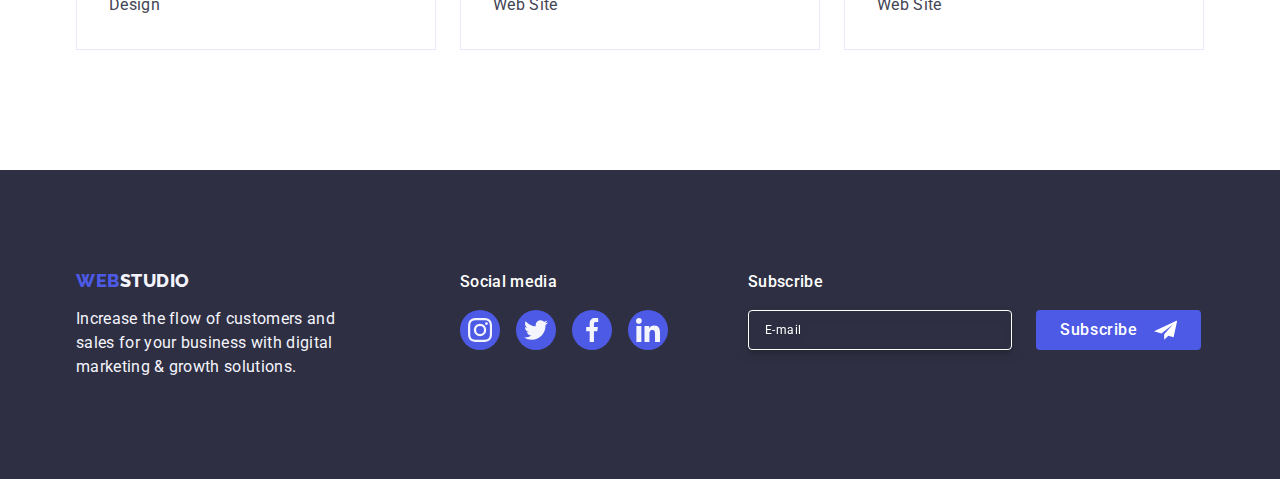
==== commit 345fa981: "fix mob.menu" ====
--- a/portfolio.html
+++ b/portfolio.html
@@ -69,7 +69,7 @@
         </button>
       </div>
       <!-- ----------MOB.MENU---------- -->
-      <div class="mob-menu is-hidden" data-menu>
+      <div class="mob-menu is-open" data-menu>
         <button type="button" class="mob-menu-clouse" data-menu-close>
           <svg class="mob-menu-close-icon" width="8" height="8">
             <use href="./images/icons.svg#icon-close-mod"></use>
@@ -160,7 +160,7 @@
 
           <ul class="prtf-cards list">
             <li class="prtf-cards-item">
-              <a class="link prtf-card-link" href="">
+              <a class="prtf-card-link link" href="">
                 <div class="prtf-box-img">
                   <img
                     srcset="
@@ -239,8 +239,8 @@
                 <div class="prtf-box-img">
                   <img
                     srcset="
-                      ./images/Portfolio/04.jpg   1x,
-                      ./images/Portfolio/0@2x.jpg 2x
+                      ./images/Portfolio/04.jpg    1x,
+                      ./images/Portfolio/04@2x.jpg 2x
                     "
                     src="./images/Portfolio/04.jpg"
                     alt="mobile navigator inside the car"
@@ -456,5 +456,7 @@
         </div>
       </div>
     </footer>
+    <script src="./js/modal.js"></script>
+    <script src="./js/menu.js"></script>
   </body>
 </html>
--- a/css/components.css
+++ b/css/components.css
@@ -2,10 +2,6 @@
   font-family: "Roboto", sans-serif;
   color: var(--color-slate);
   background-color: var(--color-white);
-}
-
-.section {
-  padding-bottom: 120px;
 }
 
 .visually-hidden {
@@ -21,9 +17,18 @@
   overflow: hidden;
 }
 
+.section-title {
+  font-size: 36px;
+  line-height: 1.11;
+  text-align: center;
+  letter-spacing: 0.02em;
+  text-transform: capitalize;
+  color: var(--color-dark-navy-blue);
+  margin-bottom: 72px;
+}
+
 .subtitle,
 .prtf-subtitle {
-  font-weight: 500;
   font-size: 20px;
   line-height: 1.2;
   letter-spacing: 0.02em;
--- a/css/mobile.css
+++ b/css/mobile.css
@@ -1,12 +1,12 @@
+section {
+  padding: 96px 0;
+}
+
 .container {
   width: 100%;
   max-width: 1158px;
   padding: 0 16px;
   margin: 0 auto;
-}
-
-.section {
-  padding-bottom: 120px;
 }
 
 /* -------HEADER------- */
@@ -81,6 +81,12 @@
     0px 1px 1px 0px rgba(46, 47, 66, 0.16),
     0px 2px 1px 0px rgba(46, 47, 66, 0.08);
   overflow: auto;
+  transform: translateX(100%);
+  transition: transform var(--transition-effect);
+}
+
+.mob-menu.is-open {
+  transform: translateX(0);
 }
 
 .mob-menu-clouse {
@@ -220,14 +226,13 @@
   stroke: #2e2f42;
 } */
 
-/** ----------------HERO---------------*/
-/** ----------------HERO---------------*/
-/** ----------------HERO---------------*/
+/** --------------HERO---------------*/
+/** --------------HERO---------------*/
+/** --------------HERO---------------*/
 
 .hero {
   background-color: var(--color-dark-navy-blue);
-  padding-bottom: 188px;
-  padding-top: 188px;
+  padding: 112px 0;
   background-image: linear-gradient(
       to bottom,
       rgba(46, 47, 66, 0.7),
@@ -275,49 +280,37 @@
   background-color: var(--color-pressed-state);
 }
 
-.section-title {
-  font-weight: 700;
-  font-size: 36px;
-  line-height: 1.11;
-  text-align: center;
-  letter-spacing: 0.02em;
-  text-transform: capitalize;
-  color: var(--color-dark-navy-blue);
-  margin-bottom: 72px;
-}
-
-/* --------ADVANTAGES эдвАнтеджес----- */
-/* --------ADVANTAGES эдвАнтеджес----- */
-/* --------ADVANTAGES эдвАнтеджес----- */
-
-.adv {
-  padding-top: 96px;
-}
-
-.adv-container {
-}
-
-.adv-title {
-}
-
-.adv-list {
+/* --------benefits  эдвАнтеджес----- */
+/* --------benefits  эдвАнтеджес----- */
+/* --------benefits  эдвАнтеджес----- */
+
+.benefits {
+}
+
+.benefits-container {
+}
+
+.benefits-title {
+}
+
+.benefits-list {
   display: flex;
   flex-wrap: wrap;
   gap: 72px;
 }
 
-.adv-item {
+.benefits-item {
   flex-basis: 100%;
 }
 
-.adv-box-icon {
+.benefits-box-icon {
   display: none;
 }
 
-.adv-subtitle {
+.benefits-subtitle {
   margin-bottom: 8px;
 }
-.adv-text {
+.benefits-text {
 }
 
 /* SECTION-PRODUCTS display: none;*/
@@ -329,7 +322,6 @@
 
 .team {
   background-color: var(--color-light-cloud);
-  padding-top: 96px;
 }
 
 .team-container {
@@ -344,10 +336,6 @@
   flex-wrap: wrap;
   gap: 72px;
   justify-content: center;
-}
-
-.team img {
-  max-width: 100%;
 }
 
 .team-item {
@@ -409,7 +397,6 @@
 /** ---------CUSTOMERS---------*/
 
 .customers {
-  padding: 96px 0;
 }
 .customers-container {
 }
@@ -617,7 +604,7 @@
 }
 
 @media screen and (max-width: 1157.98px) {
-  .adv-subtitle {
+  .benefits-subtitle {
     text-align: center;
     font-size: 36px;
     font-weight: 700;
@@ -625,7 +612,7 @@
     letter-spacing: 0.72px;
   }
 
-  .adv-text {
+  .benefits-text {
     font-size: 16px;
     font-weight: 500;
     line-height: 24px;
--- a/css/tablet.css
+++ b/css/tablet.css
@@ -1,10 +1,6 @@
 @media screen and (min-width: 768px) {
   .container {
     max-width: 768px;
-  }
-
-  .section {
-    padding-bottom: 96px;
   }
 
   /* -------HEADER------- */
@@ -12,7 +8,6 @@
   /* -------HEADER------- */
 
   .header-nav {
-    display: flex;
     justify-content: space-between;
   }
 
@@ -96,12 +91,11 @@
     display: none;
   }
 
-  /** ----------------HERO---------------*/
-  /** ----------------HERO---------------*/
-  /** ----------------HERO---------------*/
+  /** -----------HERO----------*/
+  /** -----------HERO----------*/
+  /** -----------HERO----------*/
   .hero-title {
     max-width: 496px;
-    font-weight: 700;
     font-size: 56px;
     line-height: 1.07;
     text-align: center;
@@ -112,20 +106,20 @@
     margin-bottom: 36px;
   }
 
-  /* --------ADVANTAGES эдвАнтеджес----- */
-  /* --------ADVANTAGES эдвАнтеджес----- */
-  /* --------ADVANTAGES эдвАнтеджес----- */
+  /* --------benefits эдвАнтеджес----- */
+  /* --------benefits эдвАнтеджес----- */
+  /* --------benefits эдвАнтеджес----- */
 
-  .adv-list {
+  .benefits-list {
     row-gap: 72px;
     column-gap: 24px;
   }
 
-  .adv-item {
+  .benefits-item {
     flex-basis: calc((100% - 24px) / 2);
   }
 
-  .adv-subtitle {
+  .benefits-subtitle {
     text-align: left;
   }
   /* SECTION-PRODUCTS display: none; */
--- a/css/desktop.css
+++ b/css/desktop.css
@@ -1,4 +1,8 @@
 @media screen and (min-width: 1158px) {
+  section {
+    padding: 120px 0;
+  }
+
   .container {
     max-width: 1158px;
     padding: 0 15px;
@@ -30,22 +34,23 @@
 
   /*  */
   /*  */
-  /** ----------------HERO---------------*/
-  /** ----------------HERO---------------*/
-  /** ----------------HERO---------------*/
+  /** -------------HERO------------*/
+  /** -------------HERO------------*/
+  /** -------------HERO------------*/
+
+  .hero {
+    padding: 188px 0;
+  }
+
   .hero-title {
     margin-bottom: 48px;
   }
 
-  /* --------ADVANTAGES эдвАнтеджес----- */
-  /* --------ADVANTAGES эдвАнтеджес----- */
-  /* --------ADVANTAGES эдвАнтеджес----- */
+  /* --------benefits эдвАнтеджес----- */
+  /* --------benefits эдвАнтеджес----- */
+  /* --------benefits эдвАнтеджес----- */
 
-  .adv {
-    padding-top: 120px;
-  }
-
-  .adv-box-icon {
+  .benefits-box-icon {
     display: flex;
     justify-content: center;
     align-items: center;
@@ -55,24 +60,25 @@
     background: #f4f4fd;
   }
 
-  .adv-list {
+  .benefits-list {
     gap: 24px;
   }
 
-  .adv-item {
+  .benefits-item {
     flex-basis: calc((100% - 72px) / 4);
   }
 
-  .adv-subtitle {
+  .benefits-subtitle {
   }
 
-  .adv-text {
+  .benefits-text {
   }
   /* -----SECTION-PRODUCTS----- */
   /* -----SECTION-PRODUCTS----- */
   /* -----SECTION-PRODUCTS----- */
 
   .products {
+    padding: 0 0 120px;
   }
   .products-title {
   }
@@ -86,9 +92,7 @@
   /** ---------OUR-TEAM----------*/
   /** ---------OUR-TEAM----------*/
   /** ---------OUR-TEAM----------*/
-  .team {
-    padding-top: 120px;
-  }
+
   .team-list {
     gap: 24px;
   }
@@ -99,9 +103,7 @@
   /** ---------CUSTOMERS---------*/
   /** ---------CUSTOMERS---------*/
   /** ---------CUSTOMERS---------*/
-  .customers {
-    padding-top: 120px;
-  }
+
   .customers-container {
   }
   .customers-list {
--- a/css/styles.css
+++ b/css/styles.css
@@ -133,7 +133,8 @@
 
   transform: translate(-50%, -50%) scale(1);
   transition: transform var(--transition-effect);
-  width: 408px;
+  width: calc(100% - 2 * 16px);
+  max-width: 408px;
   min-height: 584px;
   background-color: var(--color-modal-background);
   box-shadow: 0px 1px 1px rgba(0, 0, 0, 0.14), 0px 1px 3px rgba(0, 0, 0, 0.12),
